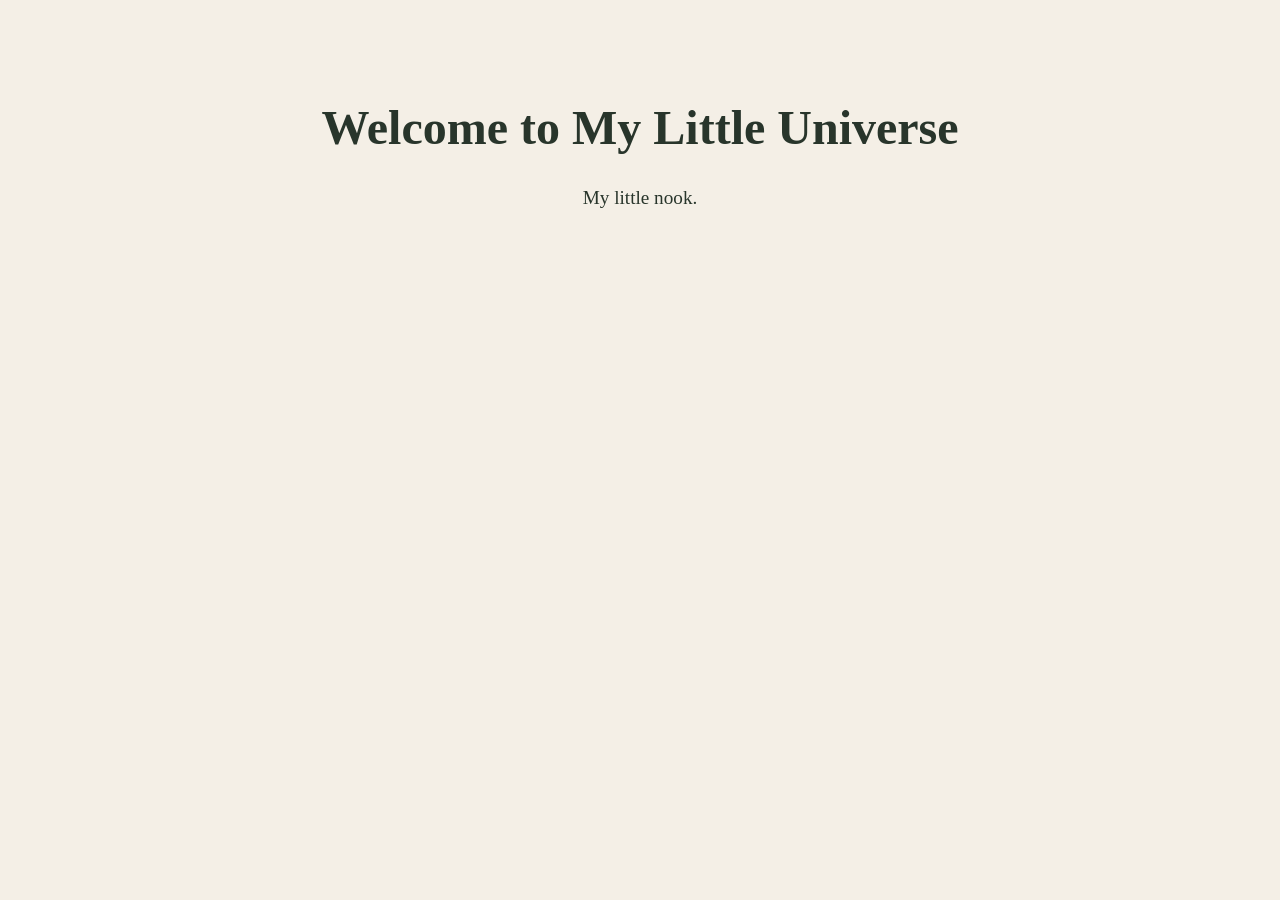
==== index.html @ 4c86b642 "Fix duplicate head section in index.html Removed duplicate head section and added stylesheet link." ====
<!DOCTYPE html>
<html lang="en">
<head>
    <meta charset="UTF-8">
    <meta name="viewport" content="width=device-width, initial-scale=1.0">
    <title>My Little Universe</title>
    <head>
    <meta charset="UTF-8">
    <meta name="viewport" content="width=device-width, initial-scale=1.0">
    <title>My Little Universe</title>
    <link rel="stylesheet" href="style.css">
</head>

<body>

    <h1>Welcome to My Little Universe</h1>

    <p>My little nook.</p>

</body>
</html>
---- style.css ----
/* ========================================
   MY LITTLE UNIVERSE
   Main Styles
   ======================================== */

body {
    margin: 0;
    padding: 0;
    font-family: Georgia, serif;
    background-color: #f4efe6;
    color: #28352b;
    text-align: center;
}

h1 {
    margin-top: 100px;
    font-size: 3rem;
}

p {
    font-size: 1.2rem;
}
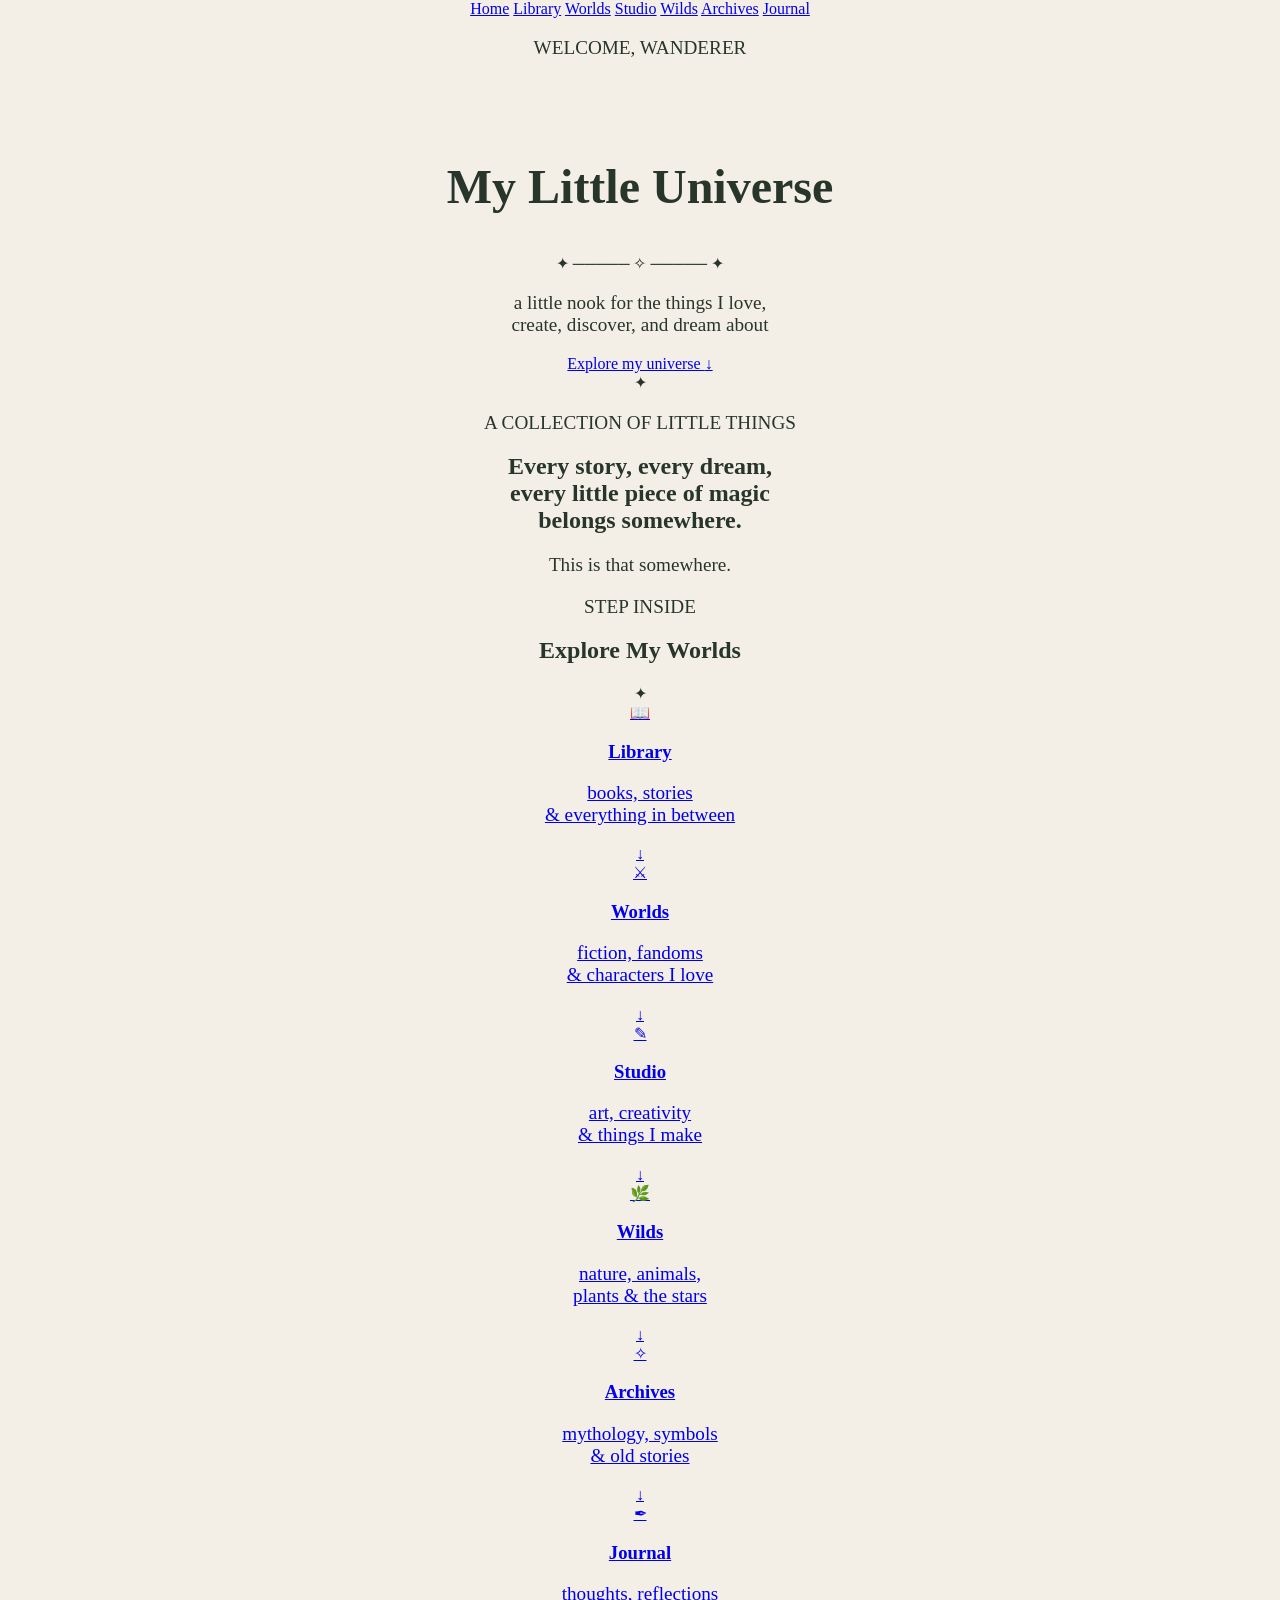
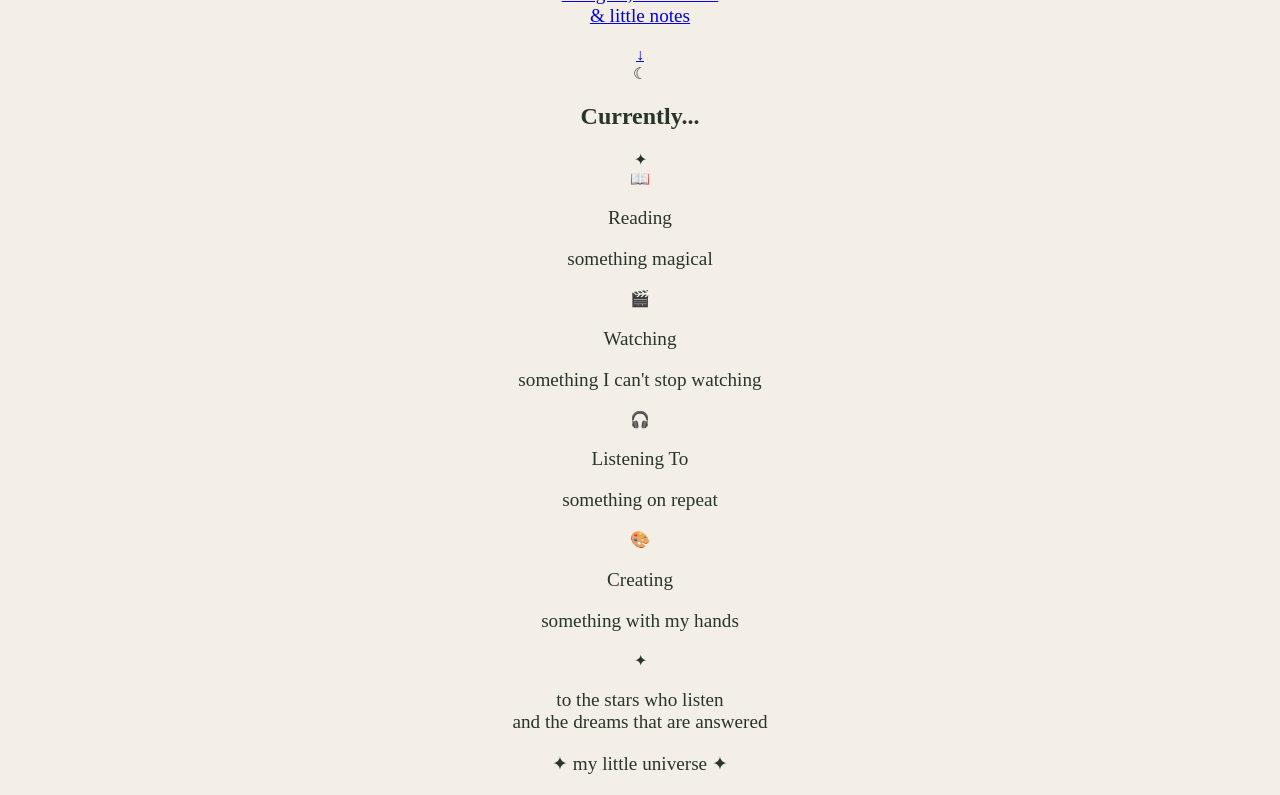
==== commit 95c104b9: "Enhance index.html with navigation and layout updates Refactor index.html to improve structure and a" ====
--- a/index.html
+++ b/index.html
@@ -3,19 +3,366 @@
 <head>
     <meta charset="UTF-8">
     <meta name="viewport" content="width=device-width, initial-scale=1.0">
+
     <title>My Little Universe</title>
-    <head>
-    <meta charset="UTF-8">
-    <meta name="viewport" content="width=device-width, initial-scale=1.0">
-    <title>My Little Universe</title>
+
     <link rel="stylesheet" href="style.css">
+
+    <!-- Elegant serif fonts -->
+    <link rel="preconnect" href="https://fonts.googleapis.com">
+    <link rel="preconnect" href="https://fonts.gstatic.com" crossorigin>
+
+    <link href="https://fonts.googleapis.com/css2?family=Cormorant+Garamond:wght@300;400;500;600;700&family=Montserrat:wght@300;400;500&family=Parisienne&display=swap" rel="stylesheet">
 </head>
 
 <body>
 
-    <h1>Welcome to My Little Universe</h1>
-
-    <p>My little nook.</p>
+    <!-- =========================================
+         NAVIGATION
+         ========================================= -->
+
+    <header class="site-header">
+
+        <nav class="navigation">
+
+            <a href="#home" class="nav-link active">Home</a>
+            <a href="#library" class="nav-link">Library</a>
+            <a href="#worlds" class="nav-link">Worlds</a>
+            <a href="#studio" class="nav-link">Studio</a>
+            <a href="#wilds" class="nav-link">Wilds</a>
+            <a href="#archives" class="nav-link">Archives</a>
+            <a href="#journal" class="nav-link">Journal</a>
+
+        </nav>
+
+    </header>
+
+
+    <!-- =========================================
+         HERO / ENTRANCE
+         ========================================= -->
+
+    <main>
+
+        <section id="home" class="hero">
+
+            <!-- Celestial decoration -->
+
+            <div class="stars stars-one"></div>
+            <div class="stars stars-two"></div>
+            <div class="stars stars-three"></div>
+
+            <div class="constellation constellation-one">
+                <span></span>
+                <span></span>
+                <span></span>
+                <span></span>
+            </div>
+
+            <div class="constellation constellation-two">
+                <span></span>
+                <span></span>
+                <span></span>
+            </div>
+
+
+            <!-- Crescent Moon -->
+
+            <div class="moon"></div>
+
+
+            <!-- Main Title -->
+
+            <div class="hero-content">
+
+                <p class="eyebrow">WELCOME, WANDERER</p>
+
+                <h1>
+                    <span>My Little</span>
+                    Universe
+                </h1>
+
+                <div class="ornament">
+                    ✦ ───── ✧ ───── ✦
+                </div>
+
+                <p class="hero-subtitle">
+                    a little nook for the things I love,<br>
+                    create, discover, and dream about
+                </p>
+
+                <a href="#explore" class="explore-link">
+                    Explore my universe
+                    <span>↓</span>
+                </a>
+
+            </div>
+
+
+            <!-- Mountains -->
+
+            <div class="mountains"></div>
+
+            <!-- Forest -->
+
+            <div class="forest"></div>
+
+        </section>
+
+
+        <!-- =========================================
+             INTRODUCTION
+             ========================================= -->
+
+        <section class="introduction">
+
+            <div class="section-ornament">✦</div>
+
+            <p class="intro-small">
+                A COLLECTION OF LITTLE THINGS
+            </p>
+
+            <h2>
+                Every story, every dream,<br>
+                every little piece of magic<br>
+                belongs somewhere.
+            </h2>
+
+            <p class="intro-script">
+                This is that somewhere.
+            </p>
+
+        </section>
+
+
+        <!-- =========================================
+             WORLDS / MAIN SPACES
+             ========================================= -->
+
+        <section id="explore" class="worlds-section">
+
+            <div class="section-heading">
+
+                <p class="eyebrow">STEP INSIDE</p>
+
+                <h2>Explore My Worlds</h2>
+
+                <div class="heading-line">✦</div>
+
+            </div>
+
+
+            <div class="world-grid">
+
+
+                <!-- LIBRARY -->
+
+                <a href="#library" class="world-card">
+
+                    <div class="card-icon">📖</div>
+
+                    <h3>Library</h3>
+
+                    <p>
+                        books, stories<br>
+                        & everything in between
+                    </p>
+
+                    <span class="card-arrow">↓</span>
+
+                </a>
+
+
+                <!-- WORLDS -->
+
+                <a href="#worlds" class="world-card">
+
+                    <div class="card-icon">⚔</div>
+
+                    <h3>Worlds</h3>
+
+                    <p>
+                        fiction, fandoms<br>
+                        & characters I love
+                    </p>
+
+                    <span class="card-arrow">↓</span>
+
+                </a>
+
+
+                <!-- STUDIO -->
+
+                <a href="#studio" class="world-card">
+
+                    <div class="card-icon">✎</div>
+
+                    <h3>Studio</h3>
+
+                    <p>
+                        art, creativity<br>
+                        & things I make
+                    </p>
+
+                    <span class="card-arrow">↓</span>
+
+                </a>
+
+
+                <!-- WILDS -->
+
+                <a href="#wilds" class="world-card">
+
+                    <div class="card-icon">🌿</div>
+
+                    <h3>Wilds</h3>
+
+                    <p>
+                        nature, animals,<br>
+                        plants & the stars
+                    </p>
+
+                    <span class="card-arrow">↓</span>
+
+                </a>
+
+
+                <!-- ARCHIVES -->
+
+                <a href="#archives" class="world-card">
+
+                    <div class="card-icon">✧</div>
+
+                    <h3>Archives</h3>
+
+                    <p>
+                        mythology, symbols<br>
+                        & old stories
+                    </p>
+
+                    <span class="card-arrow">↓</span>
+
+                </a>
+
+
+                <!-- JOURNAL -->
+
+                <a href="#journal" class="world-card">
+
+                    <div class="card-icon">✒</div>
+
+                    <h3>Journal</h3>
+
+                    <p>
+                        thoughts, reflections<br>
+                        & little notes
+                    </p>
+
+                    <span class="card-arrow">↓</span>
+
+                </a>
+
+            </div>
+
+        </section>
+
+
+        <!-- =========================================
+             CURRENTLY
+             ========================================= -->
+
+        <section class="currently-section">
+
+            <div class="section-heading">
+
+                <div class="tiny-moon">☾</div>
+
+                <h2>Currently...</h2>
+
+                <div class="heading-line">✦</div>
+
+            </div>
+
+
+            <div class="currently-grid">
+
+
+                <div class="currently-card">
+
+                    <span class="currently-icon">📖</span>
+
+                    <p class="currently-label">Reading</p>
+
+                    <p class="currently-content">
+                        something magical
+                    </p>
+
+                </div>
+
+
+                <div class="currently-card">
+
+                    <span class="currently-icon">🎬</span>
+
+                    <p class="currently-label">Watching</p>
+
+                    <p class="currently-content">
+                        something I can't stop watching
+                    </p>
+
+                </div>
+
+
+                <div class="currently-card">
+
+                    <span class="currently-icon">🎧</span>
+
+                    <p class="currently-label">Listening To</p>
+
+                    <p class="currently-content">
+                        something on repeat
+                    </p>
+
+                </div>
+
+
+                <div class="currently-card">
+
+                    <span class="currently-icon">🎨</span>
+
+                    <p class="currently-label">Creating</p>
+
+                    <p class="currently-content">
+                        something with my hands
+                    </p>
+
+                </div>
+
+            </div>
+
+        </section>
+
+
+        <!-- =========================================
+             FOOTER
+             ========================================= -->
+
+        <footer class="site-footer">
+
+            <div class="footer-ornament">✦</div>
+
+            <p class="footer-script">
+                to the stars who listen<br>
+                and the dreams that are answered
+            </p>
+
+            <p class="footer-small">
+                ✦ my little universe ✦
+            </p>
+
+        </footer>
+
+    </main>
 
 </body>
 </html>
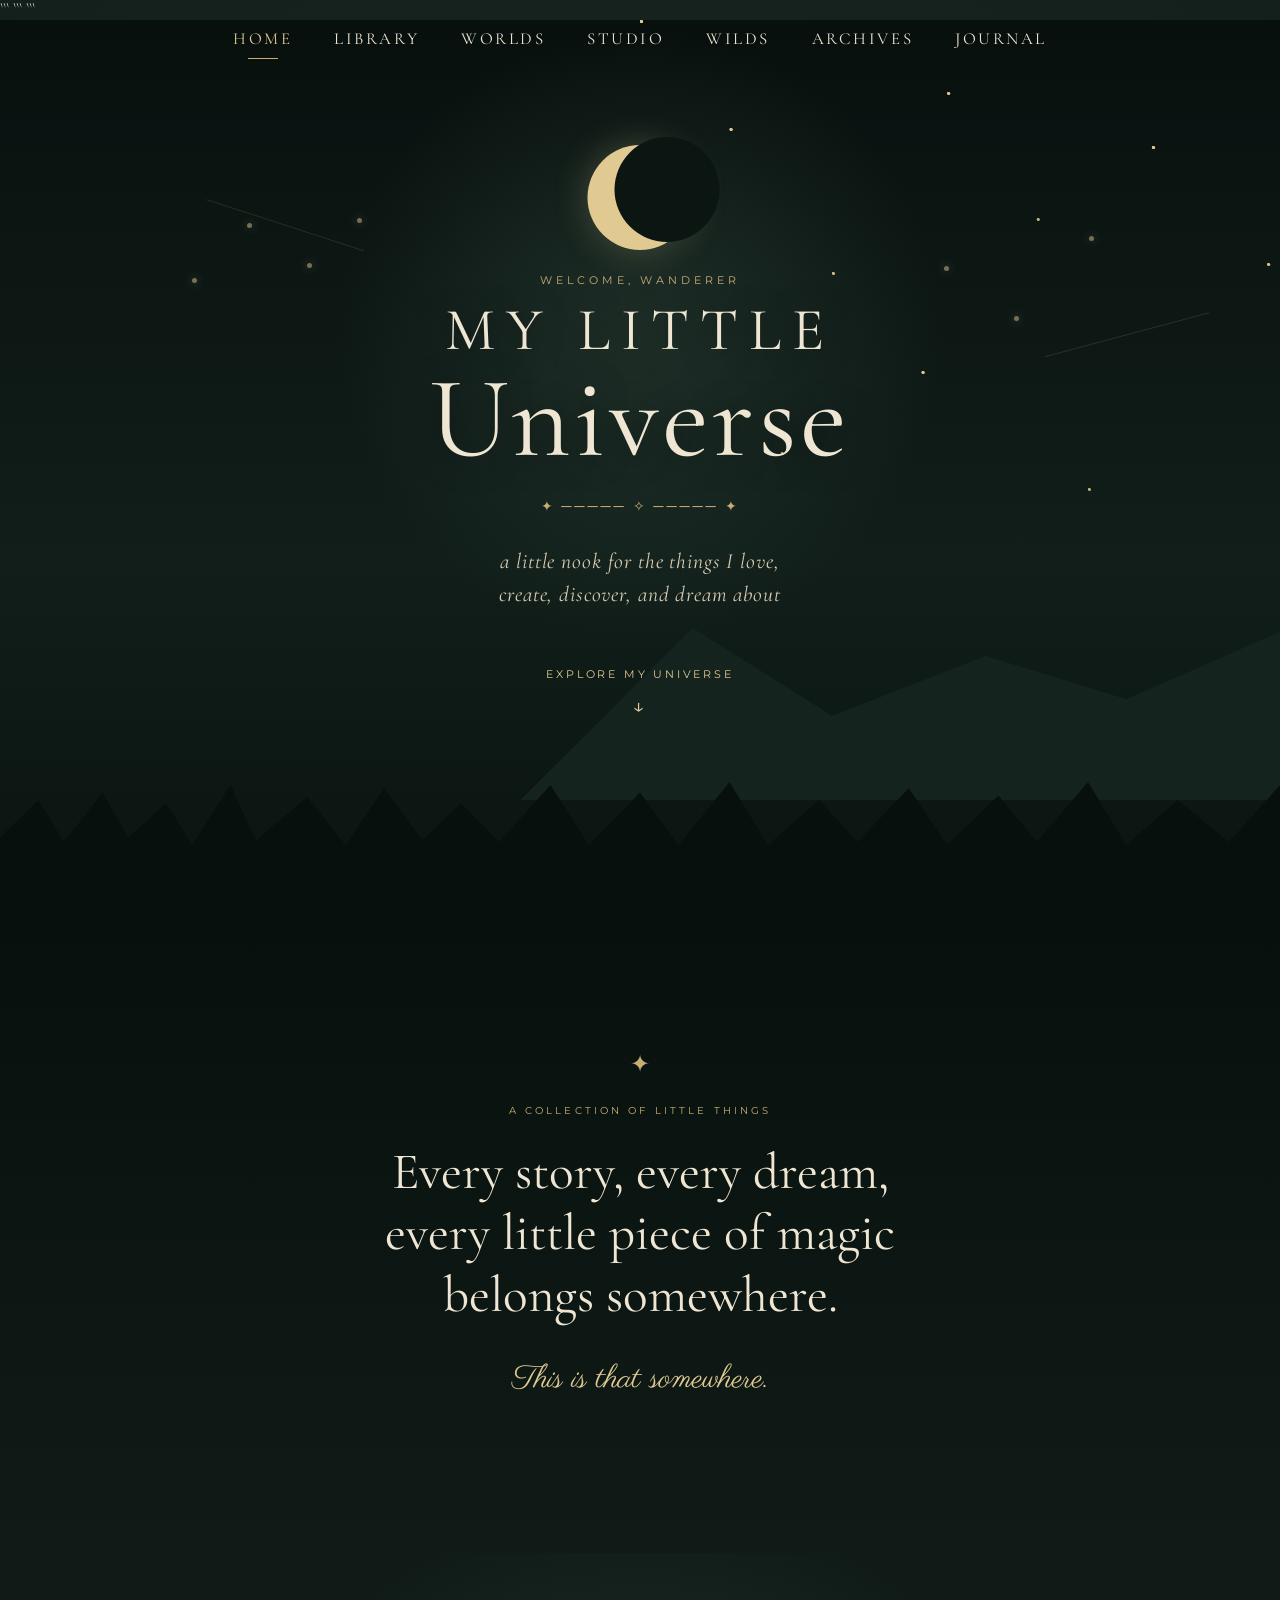
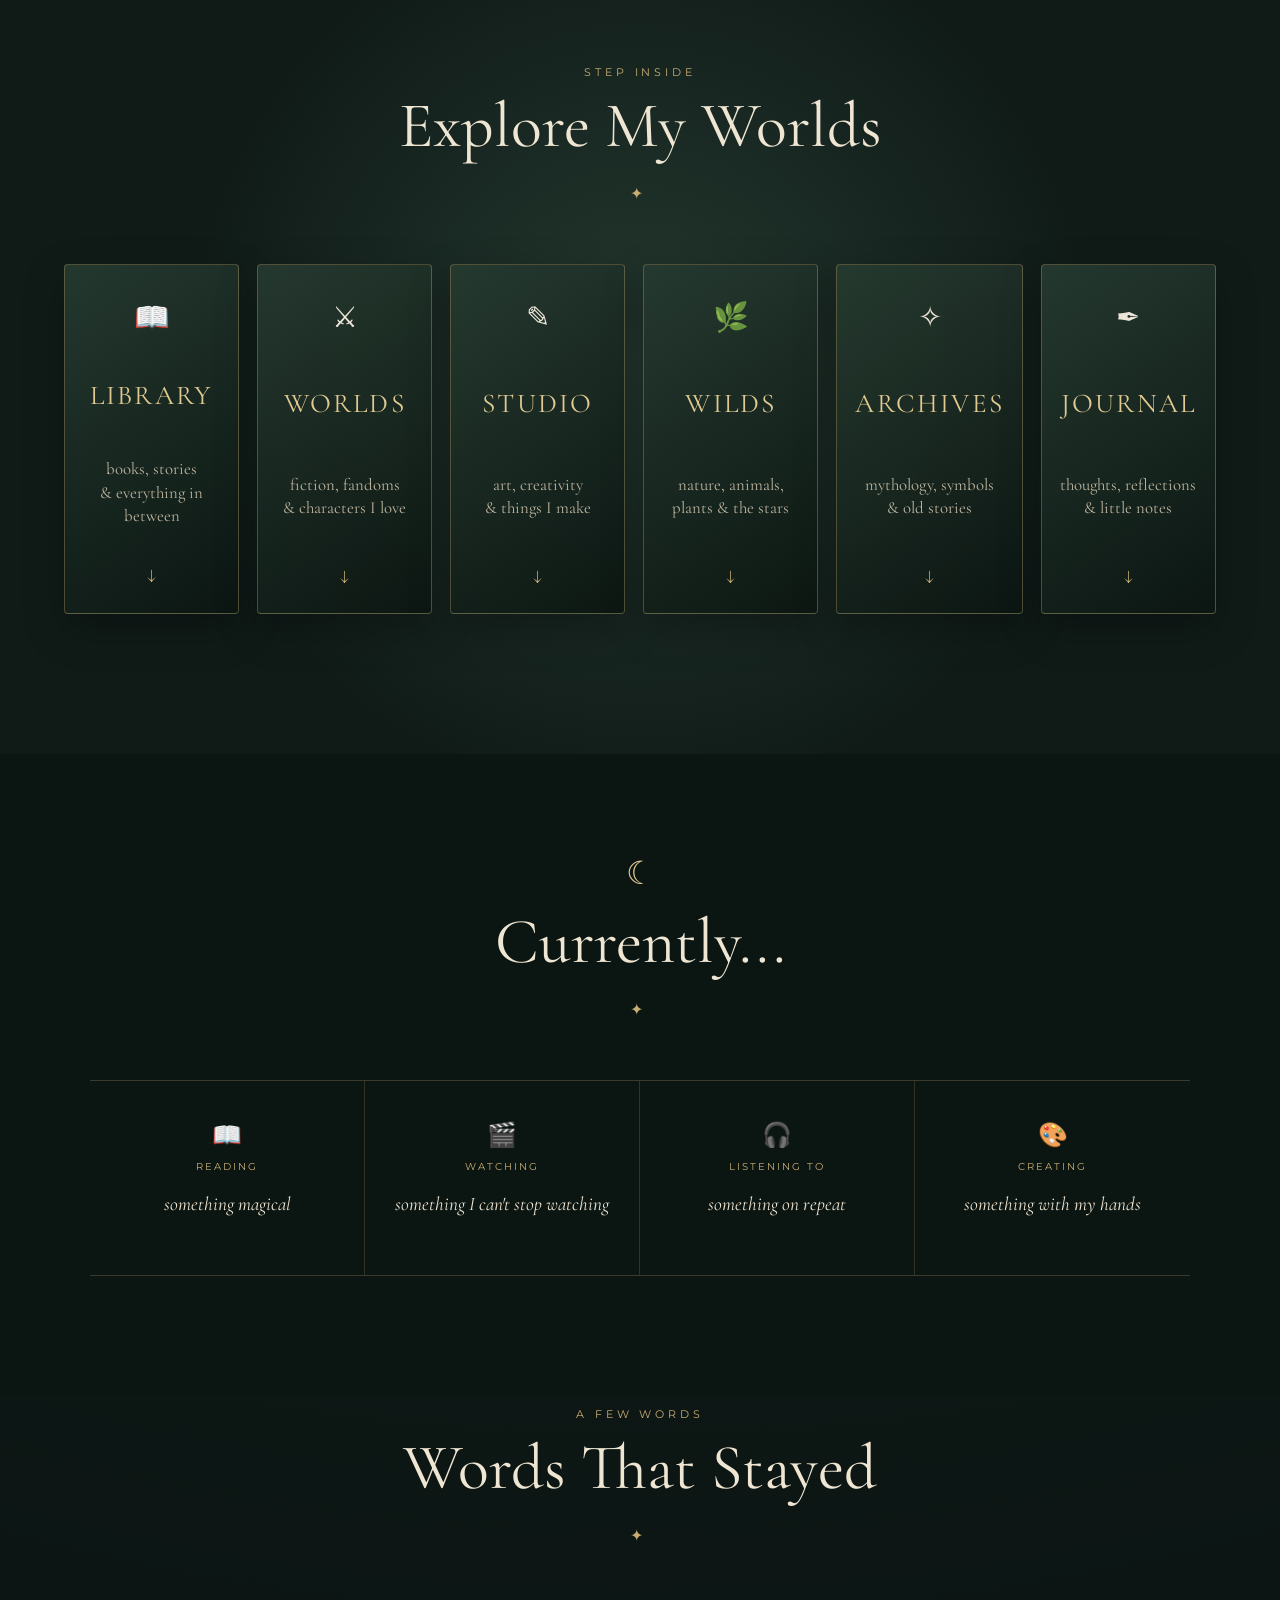
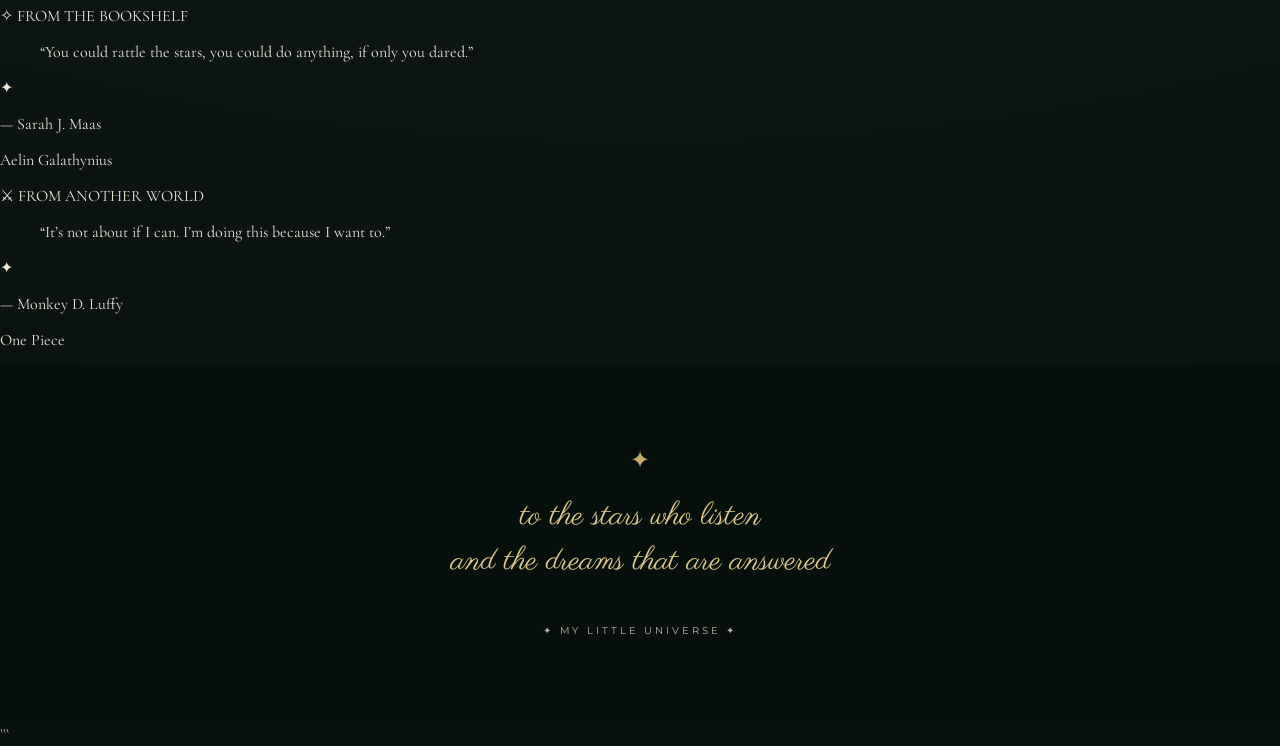
==== commit 392df87f: "Update index.html" ====
--- a/index.html
+++ b/index.html
@@ -1,368 +1,437 @@
 <!DOCTYPE html>
+
 <html lang="en">
 <head>
     <meta charset="UTF-8">
     <meta name="viewport" content="width=device-width, initial-scale=1.0">
 
-    <title>My Little Universe</title>
-
-    <link rel="stylesheet" href="style.css">
-
-    <!-- Elegant serif fonts -->
-    <link rel="preconnect" href="https://fonts.googleapis.com">
-    <link rel="preconnect" href="https://fonts.gstatic.com" crossorigin>
-
-    <link href="https://fonts.googleapis.com/css2?family=Cormorant+Garamond:wght@300;400;500;600;700&family=Montserrat:wght@300;400;500&family=Parisienne&display=swap" rel="stylesheet">
+```
+<title>My Little Universe</title>
+
+<link rel="stylesheet" href="style.css">
+
+<!-- Elegant serif fonts -->
+<link rel="preconnect" href="https://fonts.googleapis.com">
+<link rel="preconnect" href="https://fonts.gstatic.com" crossorigin>
+
+<link href="https://fonts.googleapis.com/css2?family=Cormorant+Garamond:wght@300;400;500;600;700&family=Montserrat:wght@300;400;500&family=Parisienne&display=swap" rel="stylesheet">
+```
+
 </head>
 
 <body>
 
+```
+<!-- =========================================
+     NAVIGATION
+     ========================================= -->
+
+<header class="site-header">
+
+    <nav class="navigation">
+
+        <a href="#home" class="nav-link active">Home</a>
+        <a href="#library" class="nav-link">Library</a>
+        <a href="#worlds" class="nav-link">Worlds</a>
+        <a href="#studio" class="nav-link">Studio</a>
+        <a href="#wilds" class="nav-link">Wilds</a>
+        <a href="#archives" class="nav-link">Archives</a>
+        <a href="#journal" class="nav-link">Journal</a>
+
+    </nav>
+
+</header>
+
+
+<!-- =========================================
+     HERO / ENTRANCE
+     ========================================= -->
+
+<main>
+
+    <section id="home" class="hero">
+
+        <div class="stars stars-one"></div>
+        <div class="stars stars-two"></div>
+        <div class="stars stars-three"></div>
+
+        <div class="constellation constellation-one">
+            <span></span>
+            <span></span>
+            <span></span>
+            <span></span>
+        </div>
+
+        <div class="constellation constellation-two">
+            <span></span>
+            <span></span>
+            <span></span>
+        </div>
+
+        <div class="moon"></div>
+
+        <div class="hero-content">
+
+            <p class="eyebrow">WELCOME, WANDERER</p>
+
+            <h1>
+                <span>My Little</span>
+                Universe
+            </h1>
+
+            <div class="ornament">
+                ✦ ───── ✧ ───── ✦
+            </div>
+
+            <p class="hero-subtitle">
+                a little nook for the things I love,<br>
+                create, discover, and dream about
+            </p>
+
+            <a href="#explore" class="explore-link">
+                Explore my universe
+                <span>↓</span>
+            </a>
+
+        </div>
+
+        <div class="mountains"></div>
+        <div class="forest"></div>
+
+    </section>
+
+
     <!-- =========================================
-         NAVIGATION
+         INTRODUCTION
          ========================================= -->
 
-    <header class="site-header">
-
-        <nav class="navigation">
-
-            <a href="#home" class="nav-link active">Home</a>
-            <a href="#library" class="nav-link">Library</a>
-            <a href="#worlds" class="nav-link">Worlds</a>
-            <a href="#studio" class="nav-link">Studio</a>
-            <a href="#wilds" class="nav-link">Wilds</a>
-            <a href="#archives" class="nav-link">Archives</a>
-            <a href="#journal" class="nav-link">Journal</a>
-
-        </nav>
-
-    </header>
+    <section class="introduction">
+
+        <div class="section-ornament">✦</div>
+
+        <p class="intro-small">
+            A COLLECTION OF LITTLE THINGS
+        </p>
+
+        <h2>
+            Every story, every dream,<br>
+            every little piece of magic<br>
+            belongs somewhere.
+        </h2>
+
+        <p class="intro-script">
+            This is that somewhere.
+        </p>
+
+    </section>
 
 
     <!-- =========================================
-         HERO / ENTRANCE
+         WORLDS / MAIN SPACES
          ========================================= -->
 
-    <main>
-
-        <section id="home" class="hero">
-
-            <!-- Celestial decoration -->
-
-            <div class="stars stars-one"></div>
-            <div class="stars stars-two"></div>
-            <div class="stars stars-three"></div>
-
-            <div class="constellation constellation-one">
-                <span></span>
-                <span></span>
-                <span></span>
-                <span></span>
+    <section id="explore" class="worlds-section">
+
+        <div class="section-heading">
+
+            <p class="eyebrow">STEP INSIDE</p>
+
+            <h2>Explore My Worlds</h2>
+
+            <div class="heading-line">✦</div>
+
+        </div>
+
+
+        <div class="world-grid">
+
+            <a href="#library" class="world-card">
+
+                <div class="card-icon">📖</div>
+
+                <h3>Library</h3>
+
+                <p>
+                    books, stories<br>
+                    & everything in between
+                </p>
+
+                <span class="card-arrow">↓</span>
+
+            </a>
+
+
+            <a href="#worlds" class="world-card">
+
+                <div class="card-icon">⚔</div>
+
+                <h3>Worlds</h3>
+
+                <p>
+                    fiction, fandoms<br>
+                    & characters I love
+                </p>
+
+                <span class="card-arrow">↓</span>
+
+            </a>
+
+
+            <a href="#studio" class="world-card">
+
+                <div class="card-icon">✎</div>
+
+                <h3>Studio</h3>
+
+                <p>
+                    art, creativity<br>
+                    & things I make
+                </p>
+
+                <span class="card-arrow">↓</span>
+
+            </a>
+
+
+            <a href="#wilds" class="world-card">
+
+                <div class="card-icon">🌿</div>
+
+                <h3>Wilds</h3>
+
+                <p>
+                    nature, animals,<br>
+                    plants & the stars
+                </p>
+
+                <span class="card-arrow">↓</span>
+
+            </a>
+
+
+            <a href="#archives" class="world-card">
+
+                <div class="card-icon">✧</div>
+
+                <h3>Archives</h3>
+
+                <p>
+                    mythology, symbols<br>
+                    & old stories
+                </p>
+
+                <span class="card-arrow">↓</span>
+
+            </a>
+
+
+            <a href="#journal" class="world-card">
+
+                <div class="card-icon">✒</div>
+
+                <h3>Journal</h3>
+
+                <p>
+                    thoughts, reflections<br>
+                    & little notes
+                </p>
+
+                <span class="card-arrow">↓</span>
+
+            </a>
+
+        </div>
+
+    </section>
+
+
+    <!-- =========================================
+         CURRENTLY
+         ========================================= -->
+
+    <section class="currently-section">
+
+        <div class="section-heading">
+
+            <div class="tiny-moon">☾</div>
+
+            <h2>Currently...</h2>
+
+            <div class="heading-line">✦</div>
+
+        </div>
+
+
+        <div class="currently-grid">
+
+            <div class="currently-card">
+
+                <span class="currently-icon">📖</span>
+
+                <p class="currently-label">Reading</p>
+
+                <p class="currently-content">
+                    something magical
+                </p>
+
             </div>
 
-            <div class="constellation constellation-two">
-                <span></span>
-                <span></span>
-                <span></span>
+
+            <div class="currently-card">
+
+                <span class="currently-icon">🎬</span>
+
+                <p class="currently-label">Watching</p>
+
+                <p class="currently-content">
+                    something I can't stop watching
+                </p>
+
             </div>
 
 
-            <!-- Crescent Moon -->
-
-            <div class="moon"></div>
-
-
-            <!-- Main Title -->
-
-            <div class="hero-content">
-
-                <p class="eyebrow">WELCOME, WANDERER</p>
-
-                <h1>
-                    <span>My Little</span>
-                    Universe
-                </h1>
-
-                <div class="ornament">
-                    ✦ ───── ✧ ───── ✦
+            <div class="currently-card">
+
+                <span class="currently-icon">🎧</span>
+
+                <p class="currently-label">Listening To</p>
+
+                <p class="currently-content">
+                    something on repeat
+                </p>
+
+            </div>
+
+
+            <div class="currently-card">
+
+                <span class="currently-icon">🎨</span>
+
+                <p class="currently-label">Creating</p>
+
+                <p class="currently-content">
+                    something with my hands
+                </p>
+
+            </div>
+
+        </div>
+
+    </section>
+
+
+    <!-- =========================================
+         WORDS THAT STAYED
+         ========================================= -->
+
+    <section class="words-section">
+
+        <div class="section-heading">
+
+            <p class="eyebrow">A FEW WORDS</p>
+
+            <h2>Words That Stayed</h2>
+
+            <div class="heading-line">✦</div>
+
+        </div>
+
+
+        <div class="quote-grid">
+
+
+            <!-- AELIN / SARAH J. MAAS -->
+
+            <article class="quote-card">
+
+                <div class="quote-top">
+
+                    <span class="quote-symbol">✧</span>
+
+                    <span class="quote-label">
+                        FROM THE BOOKSHELF
+                    </span>
+
                 </div>
 
-                <p class="hero-subtitle">
-                    a little nook for the things I love,<br>
-                    create, discover, and dream about
-                </p>
-
-                <a href="#explore" class="explore-link">
-                    Explore my universe
-                    <span>↓</span>
-                </a>
-
-            </div>
-
-
-            <!-- Mountains -->
-
-            <div class="mountains"></div>
-
-            <!-- Forest -->
-
-            <div class="forest"></div>
-
-        </section>
-
-
-        <!-- =========================================
-             INTRODUCTION
-             ========================================= -->
-
-        <section class="introduction">
-
-            <div class="section-ornament">✦</div>
-
-            <p class="intro-small">
-                A COLLECTION OF LITTLE THINGS
-            </p>
-
-            <h2>
-                Every story, every dream,<br>
-                every little piece of magic<br>
-                belongs somewhere.
-            </h2>
-
-            <p class="intro-script">
-                This is that somewhere.
-            </p>
-
-        </section>
-
-
-        <!-- =========================================
-             WORLDS / MAIN SPACES
-             ========================================= -->
-
-        <section id="explore" class="worlds-section">
-
-            <div class="section-heading">
-
-                <p class="eyebrow">STEP INSIDE</p>
-
-                <h2>Explore My Worlds</h2>
-
-                <div class="heading-line">✦</div>
-
-            </div>
-
-
-            <div class="world-grid">
-
-
-                <!-- LIBRARY -->
-
-                <a href="#library" class="world-card">
-
-                    <div class="card-icon">📖</div>
-
-                    <h3>Library</h3>
-
-                    <p>
-                        books, stories<br>
-                        & everything in between
-                    </p>
-
-                    <span class="card-arrow">↓</span>
-
-                </a>
-
-
-                <!-- WORLDS -->
-
-                <a href="#worlds" class="world-card">
-
-                    <div class="card-icon">⚔</div>
-
-                    <h3>Worlds</h3>
-
-                    <p>
-                        fiction, fandoms<br>
-                        & characters I love
-                    </p>
-
-                    <span class="card-arrow">↓</span>
-
-                </a>
-
-
-                <!-- STUDIO -->
-
-                <a href="#studio" class="world-card">
-
-                    <div class="card-icon">✎</div>
-
-                    <h3>Studio</h3>
-
-                    <p>
-                        art, creativity<br>
-                        & things I make
-                    </p>
-
-                    <span class="card-arrow">↓</span>
-
-                </a>
-
-
-                <!-- WILDS -->
-
-                <a href="#wilds" class="world-card">
-
-                    <div class="card-icon">🌿</div>
-
-                    <h3>Wilds</h3>
-
-                    <p>
-                        nature, animals,<br>
-                        plants & the stars
-                    </p>
-
-                    <span class="card-arrow">↓</span>
-
-                </a>
-
-
-                <!-- ARCHIVES -->
-
-                <a href="#archives" class="world-card">
-
-                    <div class="card-icon">✧</div>
-
-                    <h3>Archives</h3>
-
-                    <p>
-                        mythology, symbols<br>
-                        & old stories
-                    </p>
-
-                    <span class="card-arrow">↓</span>
-
-                </a>
-
-
-                <!-- JOURNAL -->
-
-                <a href="#journal" class="world-card">
-
-                    <div class="card-icon">✒</div>
-
-                    <h3>Journal</h3>
-
-                    <p>
-                        thoughts, reflections<br>
-                        & little notes
-                    </p>
-
-                    <span class="card-arrow">↓</span>
-
-                </a>
-
-            </div>
-
-        </section>
-
-
-        <!-- =========================================
-             CURRENTLY
-             ========================================= -->
-
-        <section class="currently-section">
-
-            <div class="section-heading">
-
-                <div class="tiny-moon">☾</div>
-
-                <h2>Currently...</h2>
-
-                <div class="heading-line">✦</div>
-
-            </div>
-
-
-            <div class="currently-grid">
-
-
-                <div class="currently-card">
-
-                    <span class="currently-icon">📖</span>
-
-                    <p class="currently-label">Reading</p>
-
-                    <p class="currently-content">
-                        something magical
-                    </p>
+                <blockquote>
+                    “You could rattle the stars,
+                    you could do anything,
+                    if only you dared.”
+                </blockquote>
+
+                <div class="quote-divider">✦</div>
+
+                <p class="quote-author">
+                    — Sarah J. Maas
+                </p>
+
+                <p class="quote-character">
+                    Aelin Galathynius
+                </p>
+
+            </article>
+
+
+            <!-- ONE PIECE / LUFFY -->
+
+            <article class="quote-card">
+
+                <div class="quote-top">
+
+                    <span class="quote-symbol">⚔</span>
+
+                    <span class="quote-label">
+                        FROM ANOTHER WORLD
+                    </span>
 
                 </div>
 
-
-                <div class="currently-card">
-
-                    <span class="currently-icon">🎬</span>
-
-                    <p class="currently-label">Watching</p>
-
-                    <p class="currently-content">
-                        something I can't stop watching
-                    </p>
-
-                </div>
-
-
-                <div class="currently-card">
-
-                    <span class="currently-icon">🎧</span>
-
-                    <p class="currently-label">Listening To</p>
-
-                    <p class="currently-content">
-                        something on repeat
-                    </p>
-
-                </div>
-
-
-                <div class="currently-card">
-
-                    <span class="currently-icon">🎨</span>
-
-                    <p class="currently-label">Creating</p>
-
-                    <p class="currently-content">
-                        something with my hands
-                    </p>
-
-                </div>
-
-            </div>
-
-        </section>
-
-
-        <!-- =========================================
-             FOOTER
-             ========================================= -->
-
-        <footer class="site-footer">
-
-            <div class="footer-ornament">✦</div>
-
-            <p class="footer-script">
-                to the stars who listen<br>
-                and the dreams that are answered
-            </p>
-
-            <p class="footer-small">
-                ✦ my little universe ✦
-            </p>
-
-        </footer>
-
-    </main>
+                <blockquote>
+                    “It’s not about if I can.
+                    I’m doing this because
+                    I want to.”
+                </blockquote>
+
+                <div class="quote-divider">✦</div>
+
+                <p class="quote-author">
+                    — Monkey D. Luffy
+                </p>
+
+                <p class="quote-character">
+                    One Piece
+                </p>
+
+            </article>
+
+
+        </div>
+
+    </section>
+
+
+    <!-- =========================================
+         FOOTER
+         ========================================= -->
+
+    <footer class="site-footer">
+
+        <div class="footer-ornament">✦</div>
+
+        <p class="footer-script">
+            to the stars who listen<br>
+            and the dreams that are answered
+        </p>
+
+        <p class="footer-small">
+            ✦ my little universe ✦
+        </p>
+
+    </footer>
+
+</main>
+```
 
 </body>
 </html>
--- a/style.css
+++ b/style.css
@@ -1,22 +1,1342 @@
-/* ========================================
+/* ==================================================
    MY LITTLE UNIVERSE
-   Main Styles
-   ======================================== */
+   Celestial Journal Homepage
+   ================================================== */
+
+
+/* ==================================================
+   ROOT COLORS
+   ================================================== */
+
+:root {
+
+    --night: #101b18;
+    --deep-night: #09110f;
+
+    --forest: #1c3029;
+    --forest-light: #30483d;
+
+    --gold: #c8ad72;
+    --gold-light: #e0ca91;
+
+    --cream: #eee5d2;
+    --parchment: #d9ccb2;
+
+    --text-light: #eee7d8;
+    --text-muted: #bdb49f;
+
+    --shadow: rgba(0, 0, 0, 0.45);
+}
+
+
+/* ==================================================
+   BASIC RESET
+   ================================================== */
+
+* {
+    box-sizing: border-box;
+}
+
+html {
+    scroll-behavior: smooth;
+}
 
 body {
+
     margin: 0;
-    padding: 0;
-    font-family: Georgia, serif;
-    background-color: #f4efe6;
-    color: #28352b;
+
+    background:
+        radial-gradient(
+            circle at 50% 20%,
+            #1b2b26 0%,
+            var(--night) 45%,
+            var(--deep-night) 100%
+        );
+
+    color: var(--text-light);
+
+    font-family:
+        "Cormorant Garamond",
+        Georgia,
+        serif;
+
+    overflow-x: hidden;
+}
+
+
+/* ==================================================
+   NAVIGATION
+   ================================================== */
+
+.site-header {
+
+    position: absolute;
+
+    top: 0;
+    left: 0;
+
+    width: 100%;
+
+    z-index: 100;
+
+    padding: 28px 40px;
+}
+
+
+.navigation {
+
+    display: flex;
+
+    justify-content: center;
+
+    align-items: center;
+
+    gap: 42px;
+
+}
+
+
+.nav-link {
+
+    position: relative;
+
+    color: var(--cream);
+
+    text-decoration: none;
+
+    font-family:
+        "Cormorant Garamond",
+        serif;
+
+    font-size: 1.05rem;
+
+    letter-spacing: 0.15em;
+
+    text-transform: uppercase;
+
+    transition:
+        color 0.3s ease,
+        transform 0.3s ease;
+
+}
+
+
+.nav-link::after {
+
+    content: "";
+
+    position: absolute;
+
+    left: 50%;
+
+    bottom: -10px;
+
+    width: 0;
+
+    height: 1px;
+
+    background: var(--gold);
+
+    transform: translateX(-50%);
+
+    transition: width 0.3s ease;
+
+}
+
+
+.nav-link:hover,
+.nav-link.active {
+
+    color: var(--gold-light);
+
+}
+
+
+.nav-link:hover::after,
+.nav-link.active::after {
+
+    width: 30px;
+
+}
+
+
+/* ==================================================
+   HERO
+   ================================================== */
+
+.hero {
+
+    position: relative;
+
+    min-height: 850px;
+
+    height: 100vh;
+
+    max-height: 1000px;
+
+    display: flex;
+
+    justify-content: center;
+
+    align-items: center;
+
     text-align: center;
-}
-
-h1 {
-    margin-top: 100px;
-    font-size: 3rem;
-}
-
-p {
+
+    overflow: hidden;
+
+    background:
+
+        radial-gradient(
+            circle at 50% 35%,
+            rgba(53, 76, 64, 0.45),
+            transparent 35%
+        ),
+
+        linear-gradient(
+            to bottom,
+            #08100e 0%,
+            #111e1a 60%,
+            #0a1411 100%
+        );
+
+}
+
+
+/* ==================================================
+   STARS
+   ================================================== */
+
+.stars {
+
+    position: absolute;
+
+    inset: 0;
+
+    pointer-events: none;
+
+}
+
+
+.stars::before,
+.stars::after {
+
+    content: "";
+
+    position: absolute;
+
+    width: 3px;
+
+    height: 3px;
+
+    background: var(--gold-light);
+
+    border-radius: 50%;
+
+    box-shadow:
+
+        7vw 12vh 0 0 rgba(224,202,145,.8),
+        15vw 28vh 0 0 rgba(224,202,145,.5),
+        24vw 8vh 0 0 rgba(224,202,145,.7),
+        31vw 22vh 0 0 rgba(224,202,145,.4),
+        40vw 14vh 0 0 rgba(224,202,145,.8),
+        49vw 27vh 0 0 rgba(224,202,145,.6),
+        58vw 10vh 0 0 rgba(224,202,145,.5),
+        67vw 24vh 0 0 rgba(224,202,145,.8),
+        76vw 13vh 0 0 rgba(224,202,145,.5),
+        86vw 30vh 0 0 rgba(224,202,145,.7),
+        94vw 11vh 0 0 rgba(224,202,145,.6),
+
+        11vw 48vh 0 0 rgba(224,202,145,.5),
+        22vw 39vh 0 0 rgba(224,202,145,.7),
+        35vw 52vh 0 0 rgba(224,202,145,.4),
+        62vw 45vh 0 0 rgba(224,202,145,.6),
+        73vw 52vh 0 0 rgba(224,202,145,.5),
+        88vw 43vh 0 0 rgba(224,202,145,.8);
+
+    animation: twinkle 5s infinite alternate;
+
+}
+
+
+.stars::after {
+
+    width: 2px;
+    height: 2px;
+
+    opacity: 0.6;
+
+    animation-delay: 2s;
+
+}
+
+
+@keyframes twinkle {
+
+    from {
+        opacity: 0.35;
+    }
+
+    to {
+        opacity: 1;
+    }
+
+}
+
+
+/* ==================================================
+   CONSTELLATIONS
+   ================================================== */
+
+.constellation {
+
+    position: absolute;
+
+    opacity: 0.5;
+
+}
+
+
+.constellation span {
+
+    display: block;
+
+    position: absolute;
+
+    width: 5px;
+
+    height: 5px;
+
+    background: var(--gold-light);
+
+    border-radius: 50%;
+
+    box-shadow: 0 0 10px rgba(224,202,145,.7);
+
+}
+
+
+.constellation-one {
+
+    top: 22%;
+    left: 15%;
+
+    width: 170px;
+    height: 120px;
+
+}
+
+
+.constellation-one span:nth-child(1) {
+    left: 0;
+    top: 60px;
+}
+
+.constellation-one span:nth-child(2) {
+    left: 55px;
+    top: 5px;
+}
+
+.constellation-one span:nth-child(3) {
+    left: 115px;
+    top: 45px;
+}
+
+.constellation-one span:nth-child(4) {
+    left: 165px;
+    top: 0;
+}
+
+
+.constellation-one::before {
+
+    content: "";
+
+    position: absolute;
+
+    top: 5px;
+    left: 0;
+
+    width: 165px;
+    height: 70px;
+
+    border-top: 1px solid rgba(200,173,114,.3);
+
+    transform: rotate(18deg);
+
+}
+
+
+.constellation-two {
+
+    top: 24%;
+    right: 13%;
+
+    width: 170px;
+    height: 120px;
+
+}
+
+
+.constellation-two span:nth-child(1) {
+    left: 0;
+    top: 30px;
+}
+
+.constellation-two span:nth-child(2) {
+    left: 70px;
+    top: 80px;
+}
+
+.constellation-two span:nth-child(3) {
+    left: 145px;
+    top: 0;
+}
+
+
+.constellation-two::before {
+
+    content: "";
+
+    position: absolute;
+
+    width: 170px;
+
+    height: 100px;
+
+    border-bottom: 1px solid rgba(200,173,114,.3);
+
+    transform: rotate(-15deg);
+
+}
+
+
+/* ==================================================
+   MOON
+   ================================================== */
+
+.moon {
+
+    position: absolute;
+
+    top: 125px;
+
+    left: 50%;
+
+    width: 105px;
+
+    height: 105px;
+
+    transform: translateX(-50%);
+
+    border-radius: 50%;
+
+    background: var(--gold-light);
+
+    box-shadow:
+        0 0 35px rgba(224,202,145,.25);
+
+}
+
+
+.moon::after {
+
+    content: "";
+
+    position: absolute;
+
+    top: -8px;
+
+    left: 27px;
+
+    width: 105px;
+
+    height: 105px;
+
+    border-radius: 50%;
+
+    background: #0b1512;
+
+}
+
+
+/* ==================================================
+   HERO CONTENT
+   ================================================== */
+
+.hero-content {
+
+    position: relative;
+
+    z-index: 10;
+
+    margin-top: 40px;
+
+}
+
+
+.eyebrow {
+
+    margin-bottom: 18px;
+
+    color: var(--gold);
+
+    font-family:
+        "Montserrat",
+        sans-serif;
+
+    font-size: 0.7rem;
+
+    letter-spacing: 0.35em;
+
+    text-transform: uppercase;
+
+}
+
+
+.hero h1 {
+
+    margin: 0;
+
+    color: var(--cream);
+
+    font-size: clamp(4rem, 9vw, 8rem);
+
+    font-weight: 400;
+
+    line-height: 0.85;
+
+    letter-spacing: 0.03em;
+
+    text-shadow:
+        0 4px 30px rgba(0,0,0,.5);
+
+}
+
+
+.hero h1 span {
+
+    display: block;
+
+    font-size: 0.52em;
+
+    letter-spacing: 0.18em;
+
+    text-transform: uppercase;
+
+    margin-bottom: 14px;
+
+}
+
+
+.ornament {
+
+    margin: 30px 0;
+
+    color: var(--gold);
+
+    font-size: 0.9rem;
+
+    letter-spacing: 0.2em;
+
+}
+
+
+.hero-subtitle {
+
+    color: var(--parchment);
+
+    font-family:
+        "Cormorant Garamond",
+        serif;
+
+    font-size: 1.35rem;
+
+    font-style: italic;
+
+    line-height: 1.5;
+
+    letter-spacing: 0.04em;
+
+}
+
+
+.explore-link {
+
+    display: inline-flex;
+
+    flex-direction: column;
+
+    align-items: center;
+
+    gap: 12px;
+
+    margin-top: 35px;
+
+    color: var(--gold-light);
+
+    text-decoration: none;
+
+    font-family:
+        "Montserrat",
+        sans-serif;
+
+    font-size: 0.7rem;
+
+    letter-spacing: 0.25em;
+
+    text-transform: uppercase;
+
+}
+
+
+.explore-link span {
+
+    font-size: 1.3rem;
+
+    transition: transform 0.3s ease;
+
+}
+
+
+.explore-link:hover span {
+
+    transform: translateY(6px);
+
+}
+
+
+/* ==================================================
+   MOUNTAINS
+   ================================================== */
+
+.mountains {
+
+    position: absolute;
+
+    bottom: 120px;
+
+    left: 0;
+
+    width: 100%;
+
+    height: 240px;
+
+    background:
+
+        linear-gradient(
+            135deg,
+            transparent 50%,
+            #16241f 50%
+        );
+
+    clip-path:
+        polygon(
+            0 70%,
+            10% 48%,
+            20% 65%,
+            31% 35%,
+            42% 63%,
+            54% 28%,
+            65% 65%,
+            77% 40%,
+            88% 58%,
+            100% 30%,
+            100% 100%,
+            0 100%
+        );
+
+    opacity: 0.9;
+
+}
+
+
+/* ==================================================
+   FOREST
+   ================================================== */
+
+.forest {
+
+    position: absolute;
+
+    bottom: 0;
+
+    left: 0;
+
+    width: 100%;
+
+    height: 150px;
+
+    background: #07100d;
+
+    clip-path:
+        polygon(
+            0 45%,
+            3% 20%,
+            5% 48%,
+            8% 15%,
+            10% 45%,
+            13% 22%,
+            15% 50%,
+            18% 10%,
+            20% 47%,
+            24% 18%,
+            27% 50%,
+            30% 12%,
+            33% 47%,
+            36% 22%,
+            39% 48%,
+            43% 10%,
+            46% 50%,
+            50% 15%,
+            53% 50%,
+            57% 8%,
+            60% 50%,
+            64% 20%,
+            67% 48%,
+            71% 12%,
+            74% 50%,
+            78% 17%,
+            81% 48%,
+            85% 8%,
+            88% 50%,
+            92% 20%,
+            96% 48%,
+            100% 10%,
+            100% 100%,
+            0 100%
+        );
+
+}
+
+
+/* ==================================================
+   INTRODUCTION
+   ================================================== */
+
+.introduction {
+
+    padding: 130px 25px 120px;
+
+    text-align: center;
+
+    background:
+        linear-gradient(
+            to bottom,
+            #07100d,
+            #101b18
+        );
+
+}
+
+
+.section-ornament {
+
+    color: var(--gold);
+
+    font-size: 1.5rem;
+
+    margin-bottom: 25px;
+
+}
+
+
+.intro-small {
+
+    color: var(--gold);
+
+    font-family:
+        "Montserrat",
+        sans-serif;
+
+    font-size: 0.65rem;
+
+    letter-spacing: 0.3em;
+
+}
+
+
+.introduction h2 {
+
+    max-width: 700px;
+
+    margin: 25px auto;
+
+    color: var(--cream);
+
+    font-size: clamp(2rem, 4vw, 3.2rem);
+
+    font-weight: 400;
+
+    line-height: 1.2;
+
+}
+
+
+.intro-script {
+
+    color: var(--gold-light);
+
+    font-family:
+        "Parisienne",
+        cursive;
+
+    font-size: 2rem;
+
+}
+
+
+/* ==================================================
+   WORLDS SECTION
+   ================================================== */
+
+.worlds-section {
+
+    padding: 100px 5% 140px;
+
+    background:
+        radial-gradient(
+            circle at center,
+            #24382f,
+            #101b18 60%
+        );
+
+}
+
+
+.section-heading {
+
+    text-align: center;
+
+    margin-bottom: 60px;
+
+}
+
+
+.section-heading .eyebrow {
+
+    margin-bottom: 8px;
+
+}
+
+
+.section-heading h2 {
+
+    margin: 0;
+
+    color: var(--cream);
+
+    font-size: clamp(2.5rem, 5vw, 4rem);
+
+    font-weight: 400;
+
+}
+
+
+.heading-line {
+
+    margin-top: 20px;
+
+    color: var(--gold);
+
+    letter-spacing: 0.5em;
+
+}
+
+
+/* ==================================================
+   WORLD CARDS
+   ================================================== */
+
+.world-grid {
+
+    display: grid;
+
+    grid-template-columns:
+        repeat(6, 1fr);
+
+    gap: 18px;
+
+    max-width: 1250px;
+
+    margin: auto;
+
+}
+
+
+.world-card {
+
+    min-height: 350px;
+
+    padding: 35px 18px 25px;
+
+    display: flex;
+
+    flex-direction: column;
+
+    justify-content: space-between;
+
+    align-items: center;
+
+    text-align: center;
+
+    text-decoration: none;
+
+    color: var(--cream);
+
+    background:
+
+        linear-gradient(
+            145deg,
+            rgba(38,58,48,.95),
+            rgba(12,22,18,.95)
+        );
+
+    border:
+
+        1px solid rgba(200,173,114,.35);
+
+    border-radius: 4px;
+
+    box-shadow:
+        0 15px 40px rgba(0,0,0,.3);
+
+    transition:
+
+        transform .4s ease,
+        border-color .4s ease,
+        box-shadow .4s ease;
+
+}
+
+
+.world-card:hover {
+
+    transform: translateY(-10px);
+
+    border-color: var(--gold);
+
+    box-shadow:
+        0 20px 50px rgba(0,0,0,.5),
+        0 0 25px rgba(200,173,114,.08);
+
+}
+
+
+.card-icon {
+
+    font-size: 1.8rem;
+
+    filter: grayscale(30%);
+
+}
+
+
+.world-card h3 {
+
+    margin: 10px 0;
+
+    color: var(--gold-light);
+
+    font-size: 1.7rem;
+
+    font-weight: 400;
+
+    letter-spacing: 0.08em;
+
+    text-transform: uppercase;
+
+}
+
+
+.world-card p {
+
+    margin: 0;
+
+    color: var(--text-muted);
+
+    font-size: 1.05rem;
+
+    line-height: 1.4;
+
+}
+
+
+.card-arrow {
+
+    color: var(--gold);
+
+    font-size: 1.3rem;
+
+}
+
+
+/* ==================================================
+   CURRENTLY
+   ================================================== */
+
+.currently-section {
+
+    padding: 100px 5% 120px;
+
+    background: #0b1512;
+
+}
+
+
+.tiny-moon {
+
+    color: var(--gold-light);
+
+    font-size: 2rem;
+
+    margin-bottom: 10px;
+
+}
+
+
+.currently-grid {
+
+    display: grid;
+
+    grid-template-columns:
+        repeat(4, 1fr);
+
+    max-width: 1100px;
+
+    margin: auto;
+
+    border-top:
+        1px solid rgba(200,173,114,.25);
+
+    border-bottom:
+        1px solid rgba(200,173,114,.25);
+
+}
+
+
+.currently-card {
+
+    padding: 40px 25px;
+
+    text-align: center;
+
+    border-right:
+        1px solid rgba(200,173,114,.2);
+
+}
+
+
+.currently-card:last-child {
+
+    border-right: none;
+
+}
+
+
+.currently-icon {
+
+    font-size: 1.5rem;
+
+}
+
+
+.currently-label {
+
+    color: var(--gold);
+
+    font-family:
+        "Montserrat",
+        sans-serif;
+
+    font-size: 0.65rem;
+
+    letter-spacing: 0.2em;
+
+    text-transform: uppercase;
+
+}
+
+
+.currently-content {
+
+    color: var(--cream);
+
     font-size: 1.2rem;
-}
+
+    font-style: italic;
+
+}
+
+
+/* ==================================================
+   FOOTER
+   ================================================== */
+
+.site-footer {
+
+    padding: 80px 25px;
+
+    text-align: center;
+
+    background: #07100d;
+
+}
+
+
+.footer-ornament {
+
+    color: var(--gold);
+
+    font-size: 1.5rem;
+
+}
+
+
+.footer-script {
+
+    margin: 20px 0;
+
+    color: var(--gold-light);
+
+    font-family:
+        "Parisienne",
+        cursive;
+
+    font-size: 2rem;
+
+    line-height: 1.4;
+
+}
+
+
+.footer-small {
+
+    margin-top: 40px;
+
+    color: var(--text-muted);
+
+    font-family:
+        "Montserrat",
+        sans-serif;
+
+    font-size: 0.6rem;
+
+    letter-spacing: 0.3em;
+
+    text-transform: uppercase;
+
+}
+
+
+/* ==================================================
+   TABLET
+   ================================================== */
+
+@media (max-width: 1000px) {
+
+    .navigation {
+
+        gap: 20px;
+
+    }
+
+
+    .nav-link {
+
+        font-size: 0.8rem;
+
+    }
+
+
+    .world-grid {
+
+        grid-template-columns:
+            repeat(3, 1fr);
+
+    }
+
+}
+
+
+/* ==================================================
+   MOBILE
+   ================================================== */
+
+@media (max-width: 700px) {
+
+    .site-header {
+
+        padding: 20px 15px;
+
+    }
+
+
+    .navigation {
+
+        gap: 12px;
+
+        flex-wrap: wrap;
+
+    }
+
+
+    .nav-link {
+
+        font-size: 0.65rem;
+
+        letter-spacing: 0.1em;
+
+    }
+
+
+    .hero {
+
+        min-height: 750px;
+
+    }
+
+
+    .moon {
+
+        top: 110px;
+
+        width: 75px;
+
+        height: 75px;
+
+    }
+
+
+    .moon::after {
+
+        width: 75px;
+
+        height: 75px;
+
+        left: 20px;
+
+    }
+
+
+    .hero-content {
+
+        padding: 0 20px;
+
+    }
+
+
+    .hero h1 {
+
+        font-size: 4rem;
+
+    }
+
+
+    .hero-subtitle {
+
+        font-size: 1.1rem;
+
+    }
+
+
+    .constellation {
+
+        display: none;
+
+    }
+
+
+    .world-grid {
+
+        grid-template-columns:
+            repeat(2, 1fr);
+
+    }
+
+
+    .world-card {
+
+        min-height: 280px;
+
+        padding: 25px 12px;
+
+    }
+
+
+    .world-card h3 {
+
+        font-size: 1.3rem;
+
+    }
+
+
+    .world-card p {
+
+        font-size: .9rem;
+
+    }
+
+
+    .currently-grid {
+
+        grid-template-columns:
+            repeat(2, 1fr);
+
+    }
+
+
+    .currently-card:nth-child(2) {
+
+        border-right: none;
+
+    }
+
+
+    .currently-card:nth-child(1),
+    .currently-card:nth-child(2) {
+
+        border-bottom:
+            1px solid rgba(200,173,114,.2);
+
+    }
+
+}
+
+
+/* ==================================================
+   SMALL PHONES
+   ================================================== */
+
+@media (max-width: 450px) {
+
+    .world-grid {
+
+        grid-template-columns: 1fr;
+
+    }
+
+
+    .currently-grid {
+
+        grid-template-columns: 1fr;
+
+    }
+
+
+    .currently-card {
+
+        border-right: none;
+
+        border-bottom:
+            1px solid rgba(200,173,114,.2);
+
+    }
+
+
+    .currently-card:last-child {
+
+        border-bottom: none;
+
+    }
+
+}
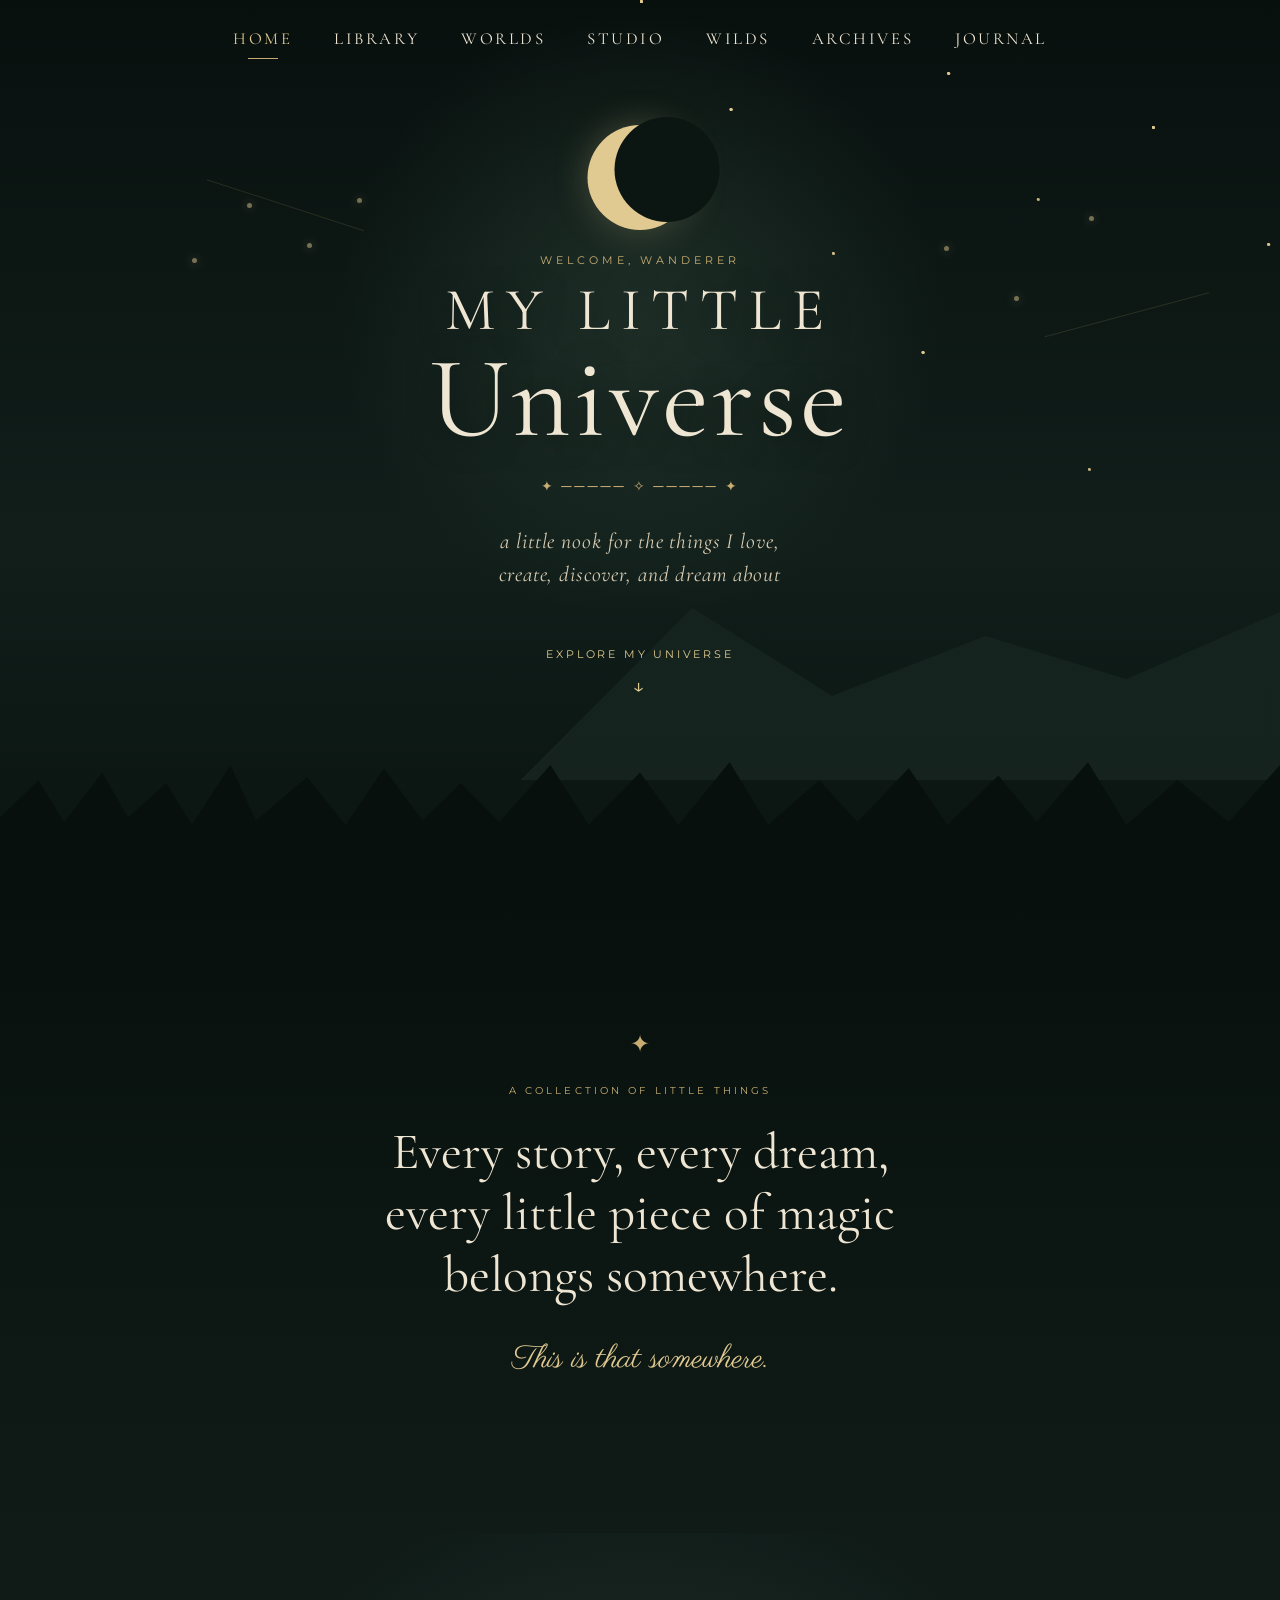
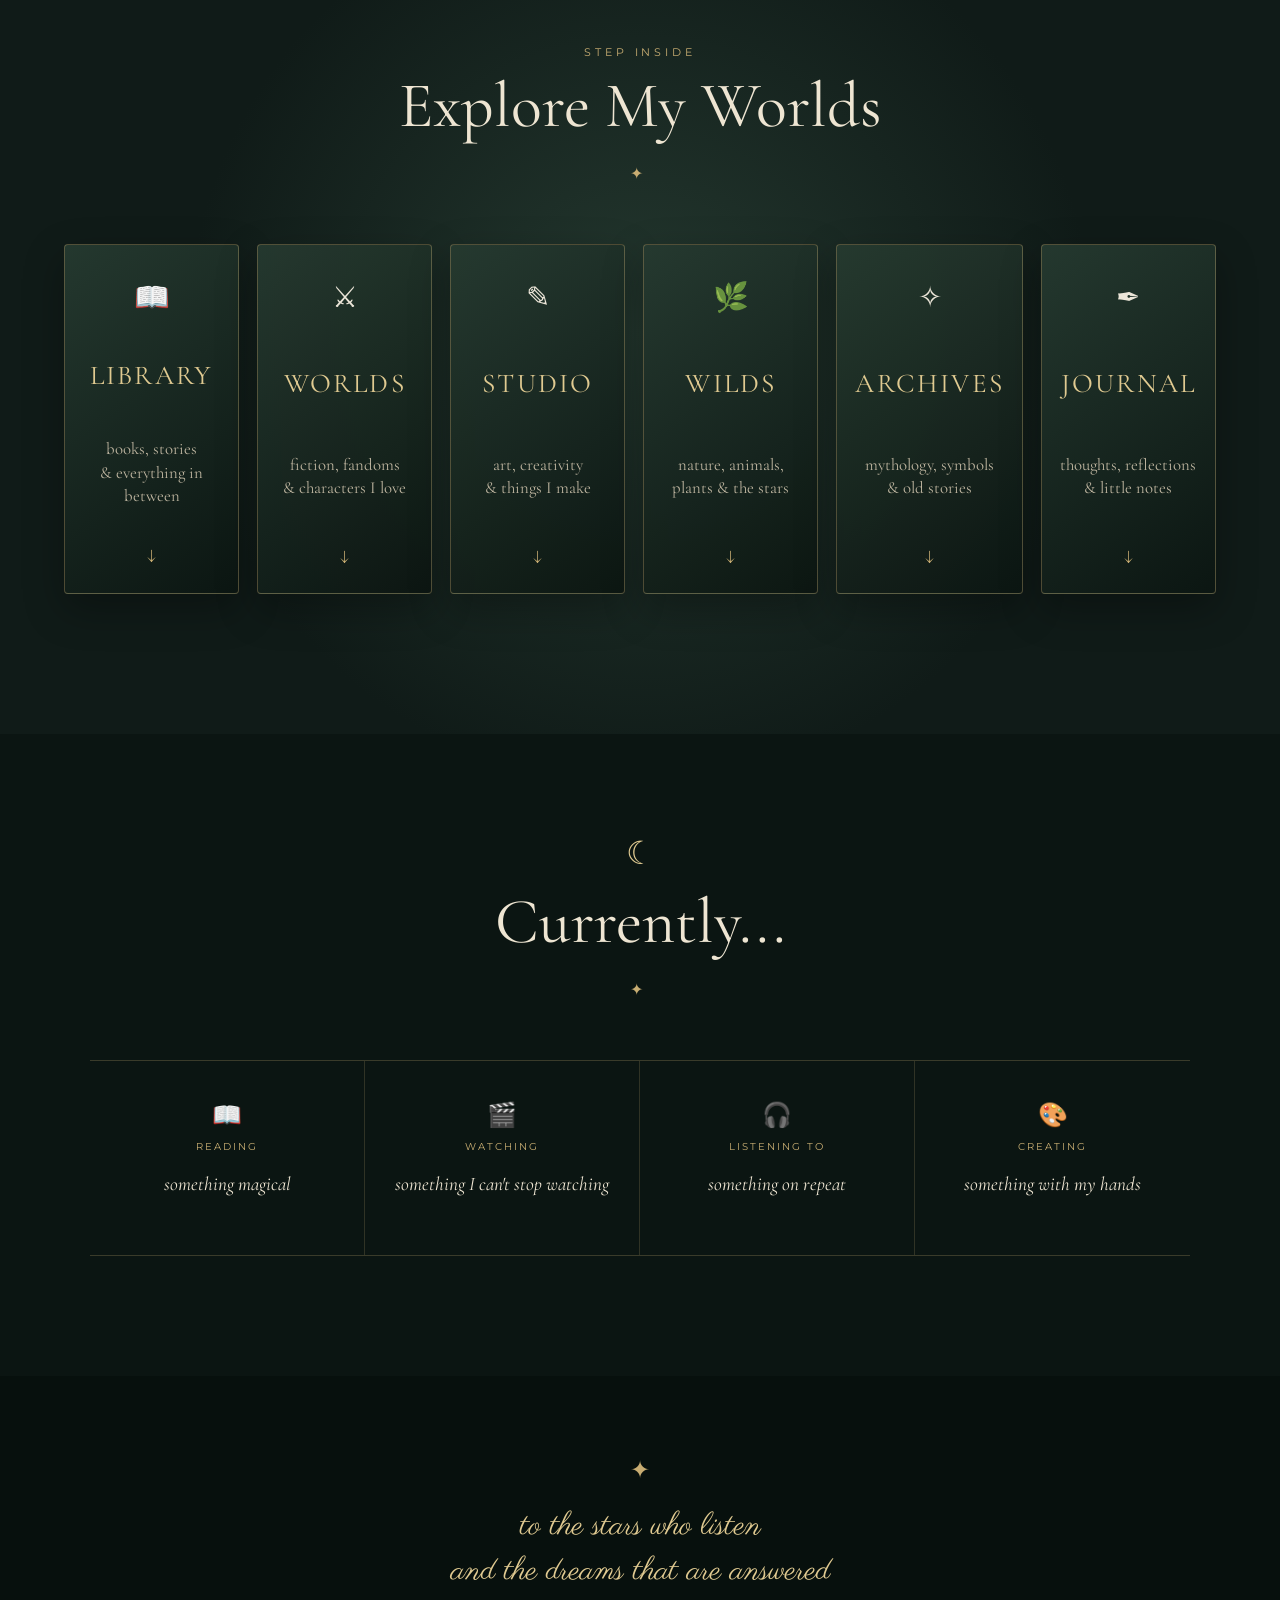
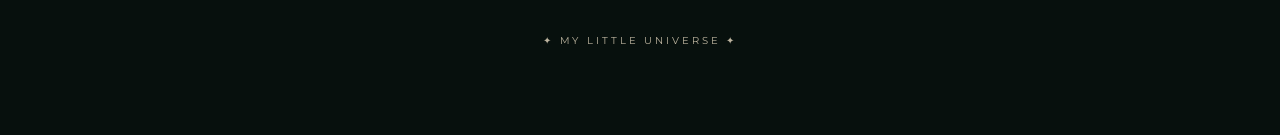
==== commit 1eb524d6: "Update index.html" ====
--- a/index.html
+++ b/index.html
@@ -1,437 +1,368 @@
 <!DOCTYPE html>
-
 <html lang="en">
 <head>
     <meta charset="UTF-8">
     <meta name="viewport" content="width=device-width, initial-scale=1.0">
 
-```
-<title>My Little Universe</title>
-
-<link rel="stylesheet" href="style.css">
-
-<!-- Elegant serif fonts -->
-<link rel="preconnect" href="https://fonts.googleapis.com">
-<link rel="preconnect" href="https://fonts.gstatic.com" crossorigin>
-
-<link href="https://fonts.googleapis.com/css2?family=Cormorant+Garamond:wght@300;400;500;600;700&family=Montserrat:wght@300;400;500&family=Parisienne&display=swap" rel="stylesheet">
-```
-
+    <title>My Little Universe</title>
+
+    <link rel="stylesheet" href="style.css">
+
+    <!-- Elegant serif fonts -->
+    <link rel="preconnect" href="https://fonts.googleapis.com">
+    <link rel="preconnect" href="https://fonts.gstatic.com" crossorigin>
+
+    <link href="https://fonts.googleapis.com/css2?family=Cormorant+Garamond:wght@300;400;500;600;700&family=Montserrat:wght@300;400;500&family=Parisienne&display=swap" rel="stylesheet">
 </head>
 
 <body>
 
-```
-<!-- =========================================
-     NAVIGATION
-     ========================================= -->
-
-<header class="site-header">
-
-    <nav class="navigation">
-
-        <a href="#home" class="nav-link active">Home</a>
-        <a href="#library" class="nav-link">Library</a>
-        <a href="#worlds" class="nav-link">Worlds</a>
-        <a href="#studio" class="nav-link">Studio</a>
-        <a href="#wilds" class="nav-link">Wilds</a>
-        <a href="#archives" class="nav-link">Archives</a>
-        <a href="#journal" class="nav-link">Journal</a>
-
-    </nav>
-
-</header>
-
-
-<!-- =========================================
-     HERO / ENTRANCE
-     ========================================= -->
-
-<main>
-
-    <section id="home" class="hero">
-
-        <div class="stars stars-one"></div>
-        <div class="stars stars-two"></div>
-        <div class="stars stars-three"></div>
-
-        <div class="constellation constellation-one">
-            <span></span>
-            <span></span>
-            <span></span>
-            <span></span>
-        </div>
-
-        <div class="constellation constellation-two">
-            <span></span>
-            <span></span>
-            <span></span>
-        </div>
-
-        <div class="moon"></div>
-
-        <div class="hero-content">
-
-            <p class="eyebrow">WELCOME, WANDERER</p>
-
-            <h1>
-                <span>My Little</span>
-                Universe
-            </h1>
-
-            <div class="ornament">
-                ✦ ───── ✧ ───── ✦
-            </div>
-
-            <p class="hero-subtitle">
-                a little nook for the things I love,<br>
-                create, discover, and dream about
+    <!-- =========================================
+         NAVIGATION
+         ========================================= -->
+
+    <header class="site-header">
+
+        <nav class="navigation">
+
+            <a href="#home" class="nav-link active">Home</a>
+            <a href="#library" class="nav-link">Library</a>
+            <a href="#worlds" class="nav-link">Worlds</a>
+            <a href="#studio" class="nav-link">Studio</a>
+            <a href="#wilds" class="nav-link">Wilds</a>
+            <a href="#archives" class="nav-link">Archives</a>
+            <a href="#journal" class="nav-link">Journal</a>
+
+        </nav>
+
+    </header>
+
+
+    <!-- =========================================
+         HERO / ENTRANCE
+         ========================================= -->
+
+    <main>
+
+        <section id="home" class="hero">
+
+            <!-- Celestial decoration -->
+
+            <div class="stars stars-one"></div>
+            <div class="stars stars-two"></div>
+            <div class="stars stars-three"></div>
+
+            <div class="constellation constellation-one">
+                <span></span>
+                <span></span>
+                <span></span>
+                <span></span>
+            </div>
+
+            <div class="constellation constellation-two">
+                <span></span>
+                <span></span>
+                <span></span>
+            </div>
+
+
+            <!-- Crescent Moon -->
+
+            <div class="moon"></div>
+
+
+            <!-- Main Title -->
+
+            <div class="hero-content">
+
+                <p class="eyebrow">WELCOME, WANDERER</p>
+
+                <h1>
+                    <span>My Little</span>
+                    Universe
+                </h1>
+
+                <div class="ornament">
+                    ✦ ───── ✧ ───── ✦
+                </div>
+
+                <p class="hero-subtitle">
+                    a little nook for the things I love,<br>
+                    create, discover, and dream about
+                </p>
+
+                <a href="#explore" class="explore-link">
+                    Explore my universe
+                    <span>↓</span>
+                </a>
+
+            </div>
+
+
+            <!-- Mountains -->
+
+            <div class="mountains"></div>
+
+            <!-- Forest -->
+
+            <div class="forest"></div>
+
+        </section>
+
+
+        <!-- =========================================
+             INTRODUCTION
+             ========================================= -->
+
+        <section class="introduction">
+
+            <div class="section-ornament">✦</div>
+
+            <p class="intro-small">
+                A COLLECTION OF LITTLE THINGS
             </p>
 
-            <a href="#explore" class="explore-link">
-                Explore my universe
-                <span>↓</span>
-            </a>
-
-        </div>
-
-        <div class="mountains"></div>
-        <div class="forest"></div>
-
-    </section>
-
-
-    <!-- =========================================
-         INTRODUCTION
-         ========================================= -->
-
-    <section class="introduction">
-
-        <div class="section-ornament">✦</div>
-
-        <p class="intro-small">
-            A COLLECTION OF LITTLE THINGS
-        </p>
-
-        <h2>
-            Every story, every dream,<br>
-            every little piece of magic<br>
-            belongs somewhere.
-        </h2>
-
-        <p class="intro-script">
-            This is that somewhere.
-        </p>
-
-    </section>
-
-
-    <!-- =========================================
-         WORLDS / MAIN SPACES
-         ========================================= -->
-
-    <section id="explore" class="worlds-section">
-
-        <div class="section-heading">
-
-            <p class="eyebrow">STEP INSIDE</p>
-
-            <h2>Explore My Worlds</h2>
-
-            <div class="heading-line">✦</div>
-
-        </div>
-
-
-        <div class="world-grid">
-
-            <a href="#library" class="world-card">
-
-                <div class="card-icon">📖</div>
-
-                <h3>Library</h3>
-
-                <p>
-                    books, stories<br>
-                    & everything in between
-                </p>
-
-                <span class="card-arrow">↓</span>
-
-            </a>
-
-
-            <a href="#worlds" class="world-card">
-
-                <div class="card-icon">⚔</div>
-
-                <h3>Worlds</h3>
-
-                <p>
-                    fiction, fandoms<br>
-                    & characters I love
-                </p>
-
-                <span class="card-arrow">↓</span>
-
-            </a>
-
-
-            <a href="#studio" class="world-card">
-
-                <div class="card-icon">✎</div>
-
-                <h3>Studio</h3>
-
-                <p>
-                    art, creativity<br>
-                    & things I make
-                </p>
-
-                <span class="card-arrow">↓</span>
-
-            </a>
-
-
-            <a href="#wilds" class="world-card">
-
-                <div class="card-icon">🌿</div>
-
-                <h3>Wilds</h3>
-
-                <p>
-                    nature, animals,<br>
-                    plants & the stars
-                </p>
-
-                <span class="card-arrow">↓</span>
-
-            </a>
-
-
-            <a href="#archives" class="world-card">
-
-                <div class="card-icon">✧</div>
-
-                <h3>Archives</h3>
-
-                <p>
-                    mythology, symbols<br>
-                    & old stories
-                </p>
-
-                <span class="card-arrow">↓</span>
-
-            </a>
-
-
-            <a href="#journal" class="world-card">
-
-                <div class="card-icon">✒</div>
-
-                <h3>Journal</h3>
-
-                <p>
-                    thoughts, reflections<br>
-                    & little notes
-                </p>
-
-                <span class="card-arrow">↓</span>
-
-            </a>
-
-        </div>
-
-    </section>
-
-
-    <!-- =========================================
-         CURRENTLY
-         ========================================= -->
-
-    <section class="currently-section">
-
-        <div class="section-heading">
-
-            <div class="tiny-moon">☾</div>
-
-            <h2>Currently...</h2>
-
-            <div class="heading-line">✦</div>
-
-        </div>
-
-
-        <div class="currently-grid">
-
-            <div class="currently-card">
-
-                <span class="currently-icon">📖</span>
-
-                <p class="currently-label">Reading</p>
-
-                <p class="currently-content">
-                    something magical
-                </p>
-
-            </div>
-
-
-            <div class="currently-card">
-
-                <span class="currently-icon">🎬</span>
-
-                <p class="currently-label">Watching</p>
-
-                <p class="currently-content">
-                    something I can't stop watching
-                </p>
-
-            </div>
-
-
-            <div class="currently-card">
-
-                <span class="currently-icon">🎧</span>
-
-                <p class="currently-label">Listening To</p>
-
-                <p class="currently-content">
-                    something on repeat
-                </p>
-
-            </div>
-
-
-            <div class="currently-card">
-
-                <span class="currently-icon">🎨</span>
-
-                <p class="currently-label">Creating</p>
-
-                <p class="currently-content">
-                    something with my hands
-                </p>
-
-            </div>
-
-        </div>
-
-    </section>
-
-
-    <!-- =========================================
-         WORDS THAT STAYED
-         ========================================= -->
-
-    <section class="words-section">
-
-        <div class="section-heading">
-
-            <p class="eyebrow">A FEW WORDS</p>
-
-            <h2>Words That Stayed</h2>
-
-            <div class="heading-line">✦</div>
-
-        </div>
-
-
-        <div class="quote-grid">
-
-
-            <!-- AELIN / SARAH J. MAAS -->
-
-            <article class="quote-card">
-
-                <div class="quote-top">
-
-                    <span class="quote-symbol">✧</span>
-
-                    <span class="quote-label">
-                        FROM THE BOOKSHELF
-                    </span>
-
-                </div>
-
-                <blockquote>
-                    “You could rattle the stars,
-                    you could do anything,
-                    if only you dared.”
-                </blockquote>
-
-                <div class="quote-divider">✦</div>
-
-                <p class="quote-author">
-                    — Sarah J. Maas
-                </p>
-
-                <p class="quote-character">
-                    Aelin Galathynius
-                </p>
-
-            </article>
-
-
-            <!-- ONE PIECE / LUFFY -->
-
-            <article class="quote-card">
-
-                <div class="quote-top">
-
-                    <span class="quote-symbol">⚔</span>
-
-                    <span class="quote-label">
-                        FROM ANOTHER WORLD
-                    </span>
-
-                </div>
-
-                <blockquote>
-                    “It’s not about if I can.
-                    I’m doing this because
-                    I want to.”
-                </blockquote>
-
-                <div class="quote-divider">✦</div>
-
-                <p class="quote-author">
-                    — Monkey D. Luffy
-                </p>
-
-                <p class="quote-character">
-                    One Piece
-                </p>
-
-            </article>
-
-
-        </div>
-
-    </section>
-
-
-    <!-- =========================================
-         FOOTER
-         ========================================= -->
-
-    <footer class="site-footer">
-
-        <div class="footer-ornament">✦</div>
-
-        <p class="footer-script">
-            to the stars who listen<br>
-            and the dreams that are answered
-        </p>
-
-        <p class="footer-small">
-            ✦ my little universe ✦
-        </p>
-
-    </footer>
-
-</main>
-```
+            <h2>
+                Every story, every dream,<br>
+                every little piece of magic<br>
+                belongs somewhere.
+            </h2>
+
+            <p class="intro-script">
+                This is that somewhere.
+            </p>
+
+        </section>
+
+
+        <!-- =========================================
+             WORLDS / MAIN SPACES
+             ========================================= -->
+
+        <section id="explore" class="worlds-section">
+
+            <div class="section-heading">
+
+                <p class="eyebrow">STEP INSIDE</p>
+
+                <h2>Explore My Worlds</h2>
+
+                <div class="heading-line">✦</div>
+
+            </div>
+
+
+            <div class="world-grid">
+
+
+                <!-- LIBRARY -->
+
+                <a href="#library" class="world-card">
+
+                    <div class="card-icon">📖</div>
+
+                    <h3>Library</h3>
+
+                    <p>
+                        books, stories<br>
+                        & everything in between
+                    </p>
+
+                    <span class="card-arrow">↓</span>
+
+                </a>
+
+
+                <!-- WORLDS -->
+
+                <a href="#worlds" class="world-card">
+
+                    <div class="card-icon">⚔</div>
+
+                    <h3>Worlds</h3>
+
+                    <p>
+                        fiction, fandoms<br>
+                        & characters I love
+                    </p>
+
+                    <span class="card-arrow">↓</span>
+
+                </a>
+
+
+                <!-- STUDIO -->
+
+                <a href="#studio" class="world-card">
+
+                    <div class="card-icon">✎</div>
+
+                    <h3>Studio</h3>
+
+                    <p>
+                        art, creativity<br>
+                        & things I make
+                    </p>
+
+                    <span class="card-arrow">↓</span>
+
+                </a>
+
+
+                <!-- WILDS -->
+
+                <a href="#wilds" class="world-card">
+
+                    <div class="card-icon">🌿</div>
+
+                    <h3>Wilds</h3>
+
+                    <p>
+                        nature, animals,<br>
+                        plants & the stars
+                    </p>
+
+                    <span class="card-arrow">↓</span>
+
+                </a>
+
+
+                <!-- ARCHIVES -->
+
+                <a href="#archives" class="world-card">
+
+                    <div class="card-icon">✧</div>
+
+                    <h3>Archives</h3>
+
+                    <p>
+                        mythology, symbols<br>
+                        & old stories
+                    </p>
+
+                    <span class="card-arrow">↓</span>
+
+                </a>
+
+
+                <!-- JOURNAL -->
+
+                <a href="#journal" class="world-card">
+
+                    <div class="card-icon">✒</div>
+
+                    <h3>Journal</h3>
+
+                    <p>
+                        thoughts, reflections<br>
+                        & little notes
+                    </p>
+
+                    <span class="card-arrow">↓</span>
+
+                </a>
+
+            </div>
+
+        </section>
+
+
+        <!-- =========================================
+             CURRENTLY
+             ========================================= -->
+
+        <section class="currently-section">
+
+            <div class="section-heading">
+
+                <div class="tiny-moon">☾</div>
+
+                <h2>Currently...</h2>
+
+                <div class="heading-line">✦</div>
+
+            </div>
+
+
+            <div class="currently-grid">
+
+
+                <div class="currently-card">
+
+                    <span class="currently-icon">📖</span>
+
+                    <p class="currently-label">Reading</p>
+
+                    <p class="currently-content">
+                        something magical
+                    </p>
+
+                </div>
+
+
+                <div class="currently-card">
+
+                    <span class="currently-icon">🎬</span>
+
+                    <p class="currently-label">Watching</p>
+
+                    <p class="currently-content">
+                        something I can't stop watching
+                    </p>
+
+                </div>
+
+
+                <div class="currently-card">
+
+                    <span class="currently-icon">🎧</span>
+
+                    <p class="currently-label">Listening To</p>
+
+                    <p class="currently-content">
+                        something on repeat
+                    </p>
+
+                </div>
+
+
+                <div class="currently-card">
+
+                    <span class="currently-icon">🎨</span>
+
+                    <p class="currently-label">Creating</p>
+
+                    <p class="currently-content">
+                        something with my hands
+                    </p>
+
+                </div>
+
+            </div>
+
+        </section>
+
+
+        <!-- =========================================
+             FOOTER
+             ========================================= -->
+
+        <footer class="site-footer">
+
+            <div class="footer-ornament">✦</div>
+
+            <p class="footer-script">
+                to the stars who listen<br>
+                and the dreams that are answered
+            </p>
+
+            <p class="footer-small">
+                ✦ my little universe ✦
+            </p>
+
+        </footer>
+
+    </main>
 
 </body>
 </html>
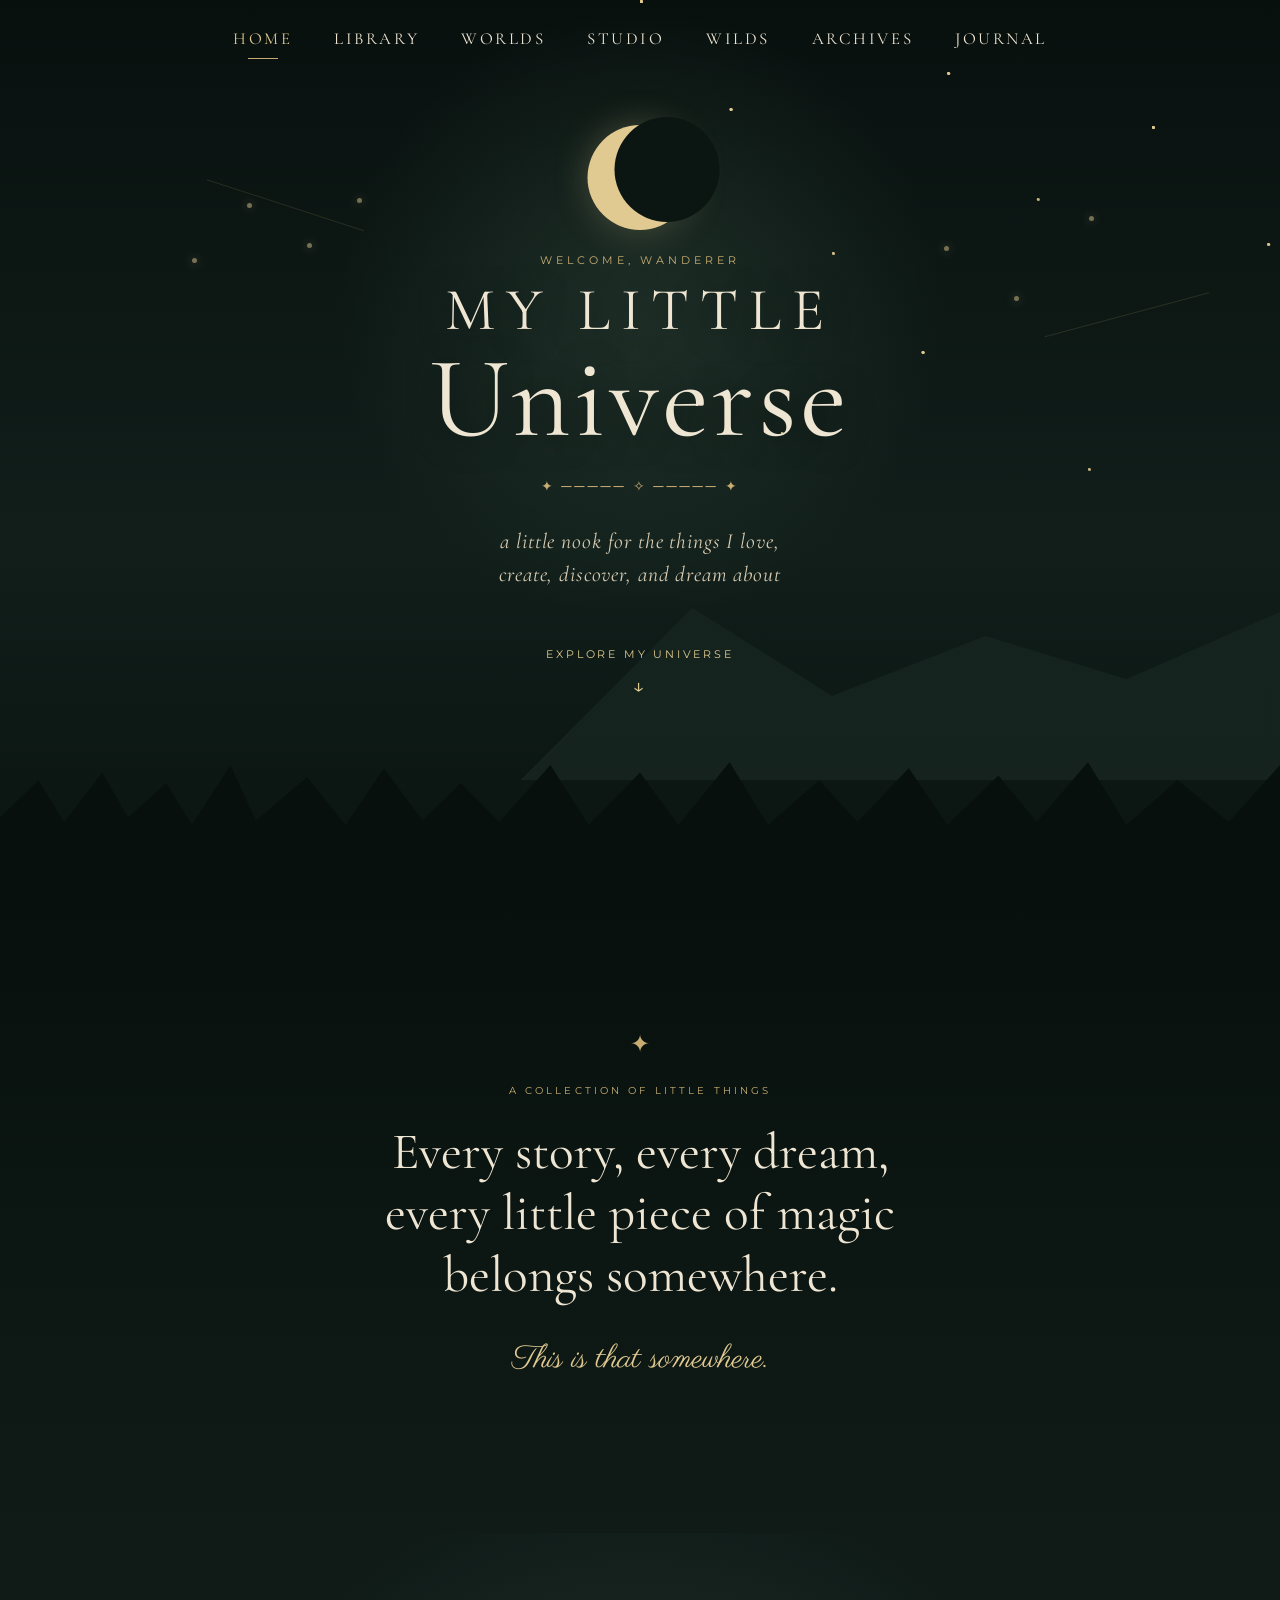
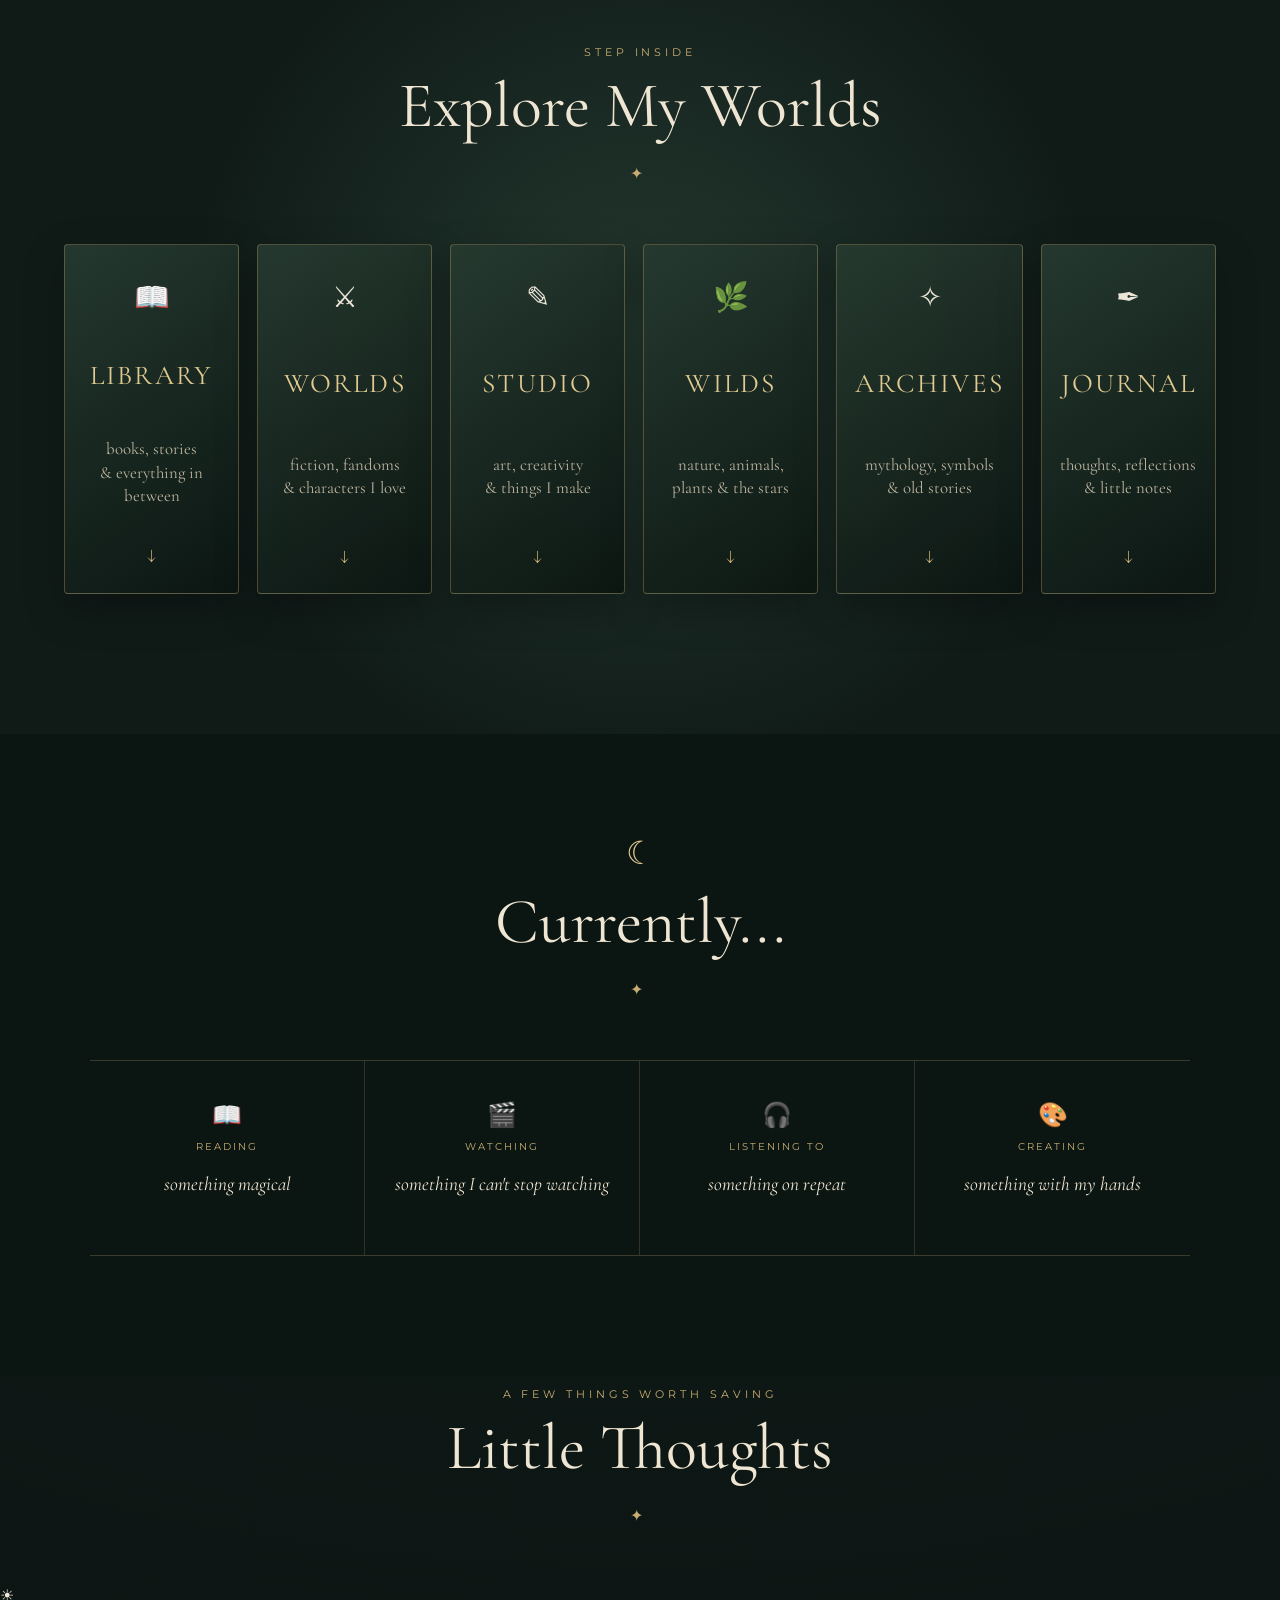
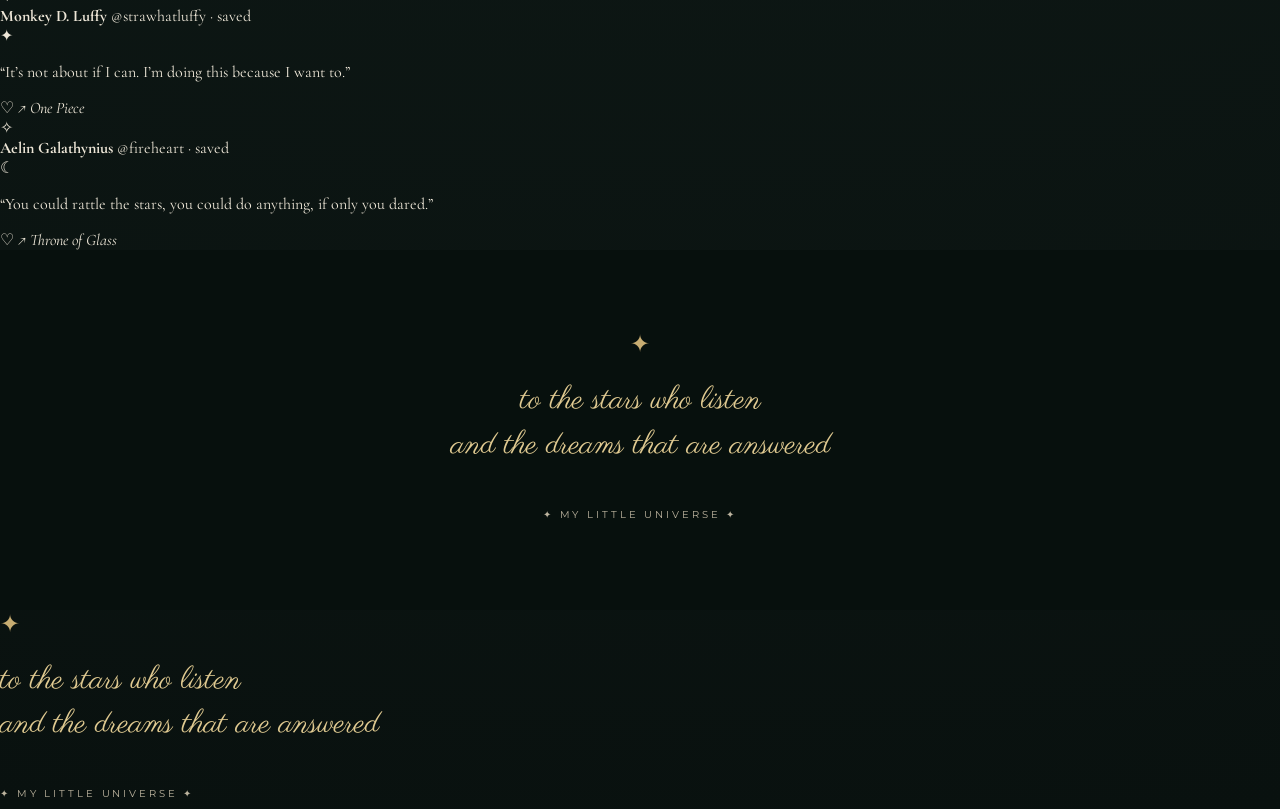
==== commit ac3fc34f: "Add Little Thoughts section with tweet cards Added a new section for 'Little Thoughts' with tweets f" ====
--- a/index.html
+++ b/index.html
@@ -340,6 +340,111 @@
 
             </div>
 
+                </section>
+
+
+        <!-- =========================================
+             LITTLE THOUGHTS / TWEETS
+             ========================================= -->
+
+        <section class="thoughts-section">
+
+            <div class="section-heading">
+
+                <p class="eyebrow">A FEW THINGS WORTH SAVING</p>
+
+                <h2>Little Thoughts</h2>
+
+                <div class="heading-line">✦</div>
+
+            </div>
+
+
+            <div class="thoughts-feed">
+
+
+                <!-- LUFFY -->
+
+                <article class="tweet-card">
+
+                    <div class="tweet-header">
+
+                        <div class="tweet-avatar">☀</div>
+
+                        <div class="tweet-user">
+
+                            <strong>Monkey D. Luffy</strong>
+
+                            <span>@strawhatluffy · saved</span>
+
+                        </div>
+
+                        <div class="tweet-mark">✦</div>
+
+                    </div>
+
+
+                    <p class="tweet-text">
+                        “It’s not about if I can.
+                        I’m doing this because I want to.”
+                    </p>
+
+
+                    <div class="tweet-footer">
+
+                        <span>♡</span>
+                        <span>↗</span>
+
+                        <em>One Piece</em>
+
+                    </div>
+
+                </article>
+
+
+
+                <!-- AELIN -->
+
+                <article class="tweet-card">
+
+                    <div class="tweet-header">
+
+                        <div class="tweet-avatar">✧</div>
+
+                        <div class="tweet-user">
+
+                            <strong>Aelin Galathynius</strong>
+
+                            <span>@fireheart · saved</span>
+
+                        </div>
+
+                        <div class="tweet-mark">☾</div>
+
+                    </div>
+
+
+                    <p class="tweet-text">
+                        “You could rattle the stars,
+                        you could do anything,
+                        if only you dared.”
+                    </p>
+
+
+                    <div class="tweet-footer">
+
+                        <span>♡</span>
+                        <span>↗</span>
+
+                        <em>Throne of Glass</em>
+
+                    </div>
+
+                </article>
+
+
+            </div>
+
         </section>
 
 
@@ -362,6 +467,19 @@
 
         </footer>
 
+            <div class="footer-ornament">✦</div>
+
+            <p class="footer-script">
+                to the stars who listen<br>
+                and the dreams that are answered
+            </p>
+
+            <p class="footer-small">
+                ✦ my little universe ✦
+            </p>
+
+        </footer>
+
     </main>
 
 </body>
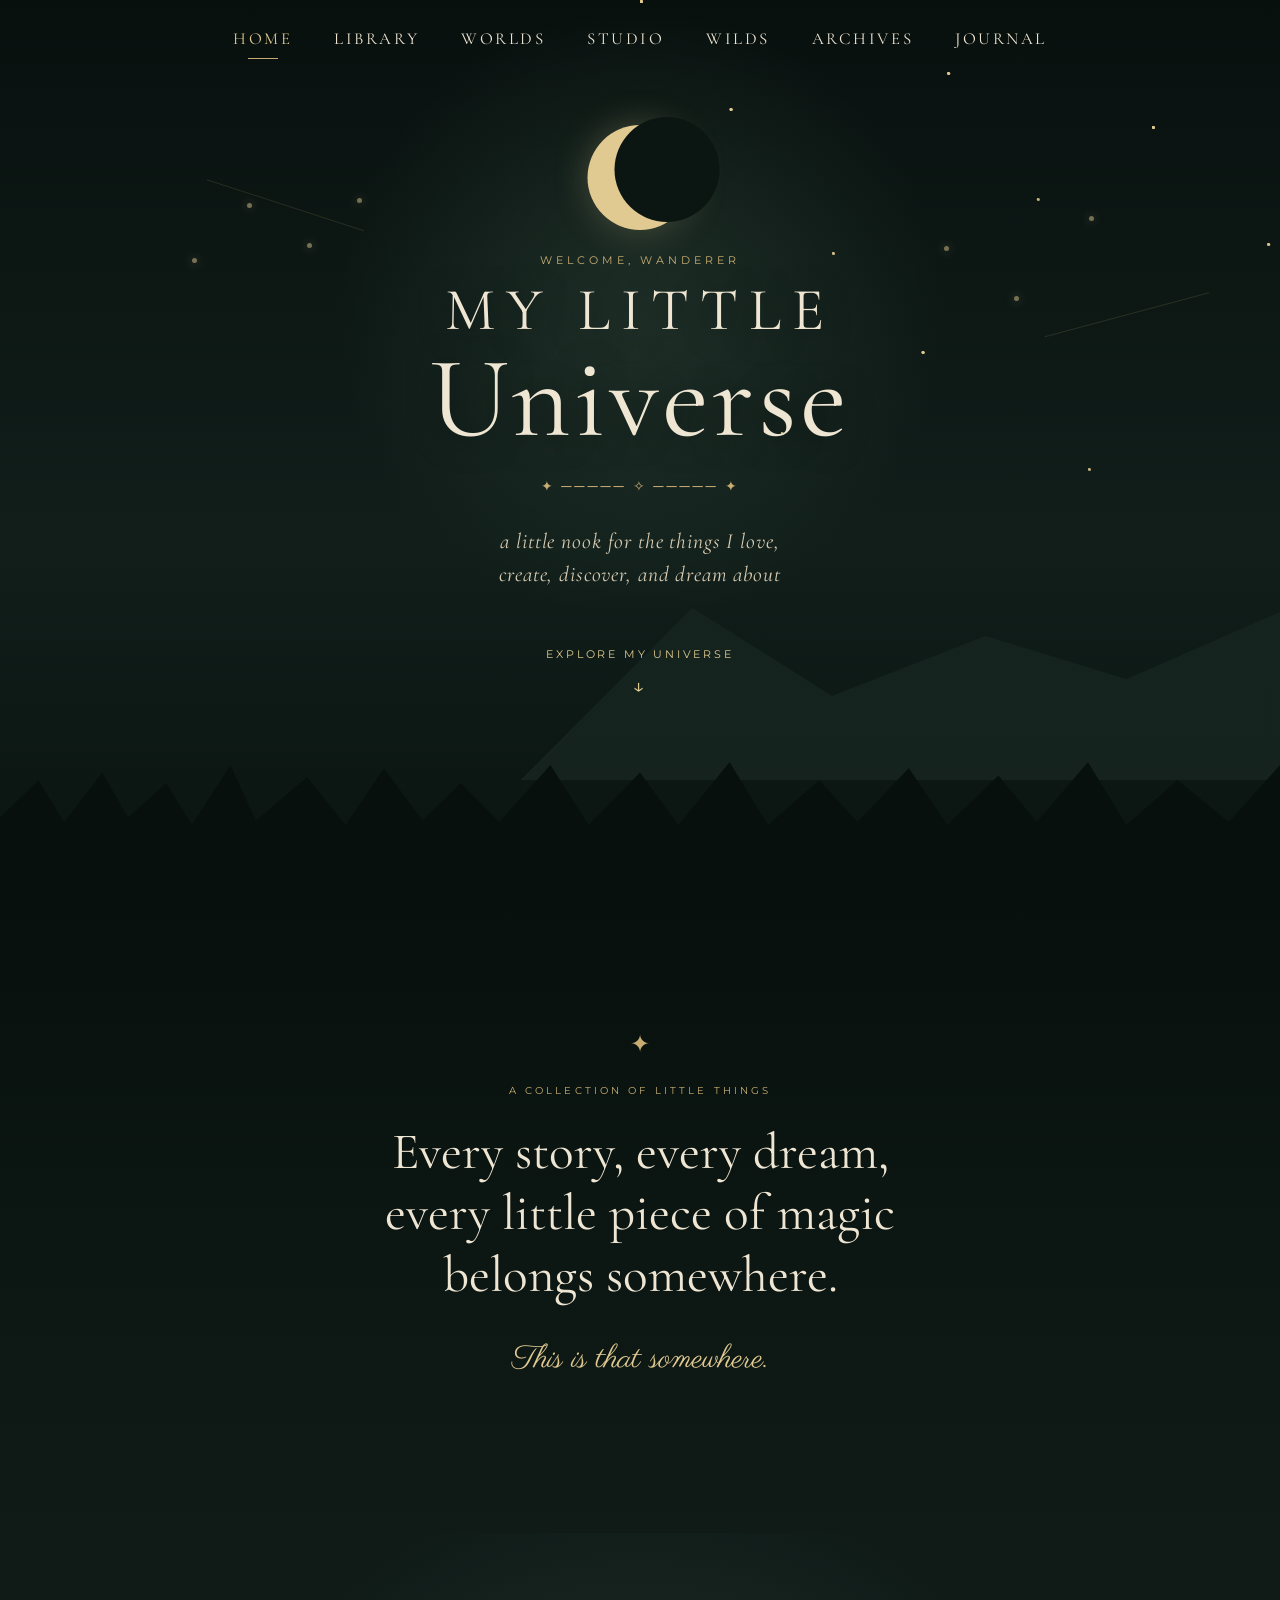
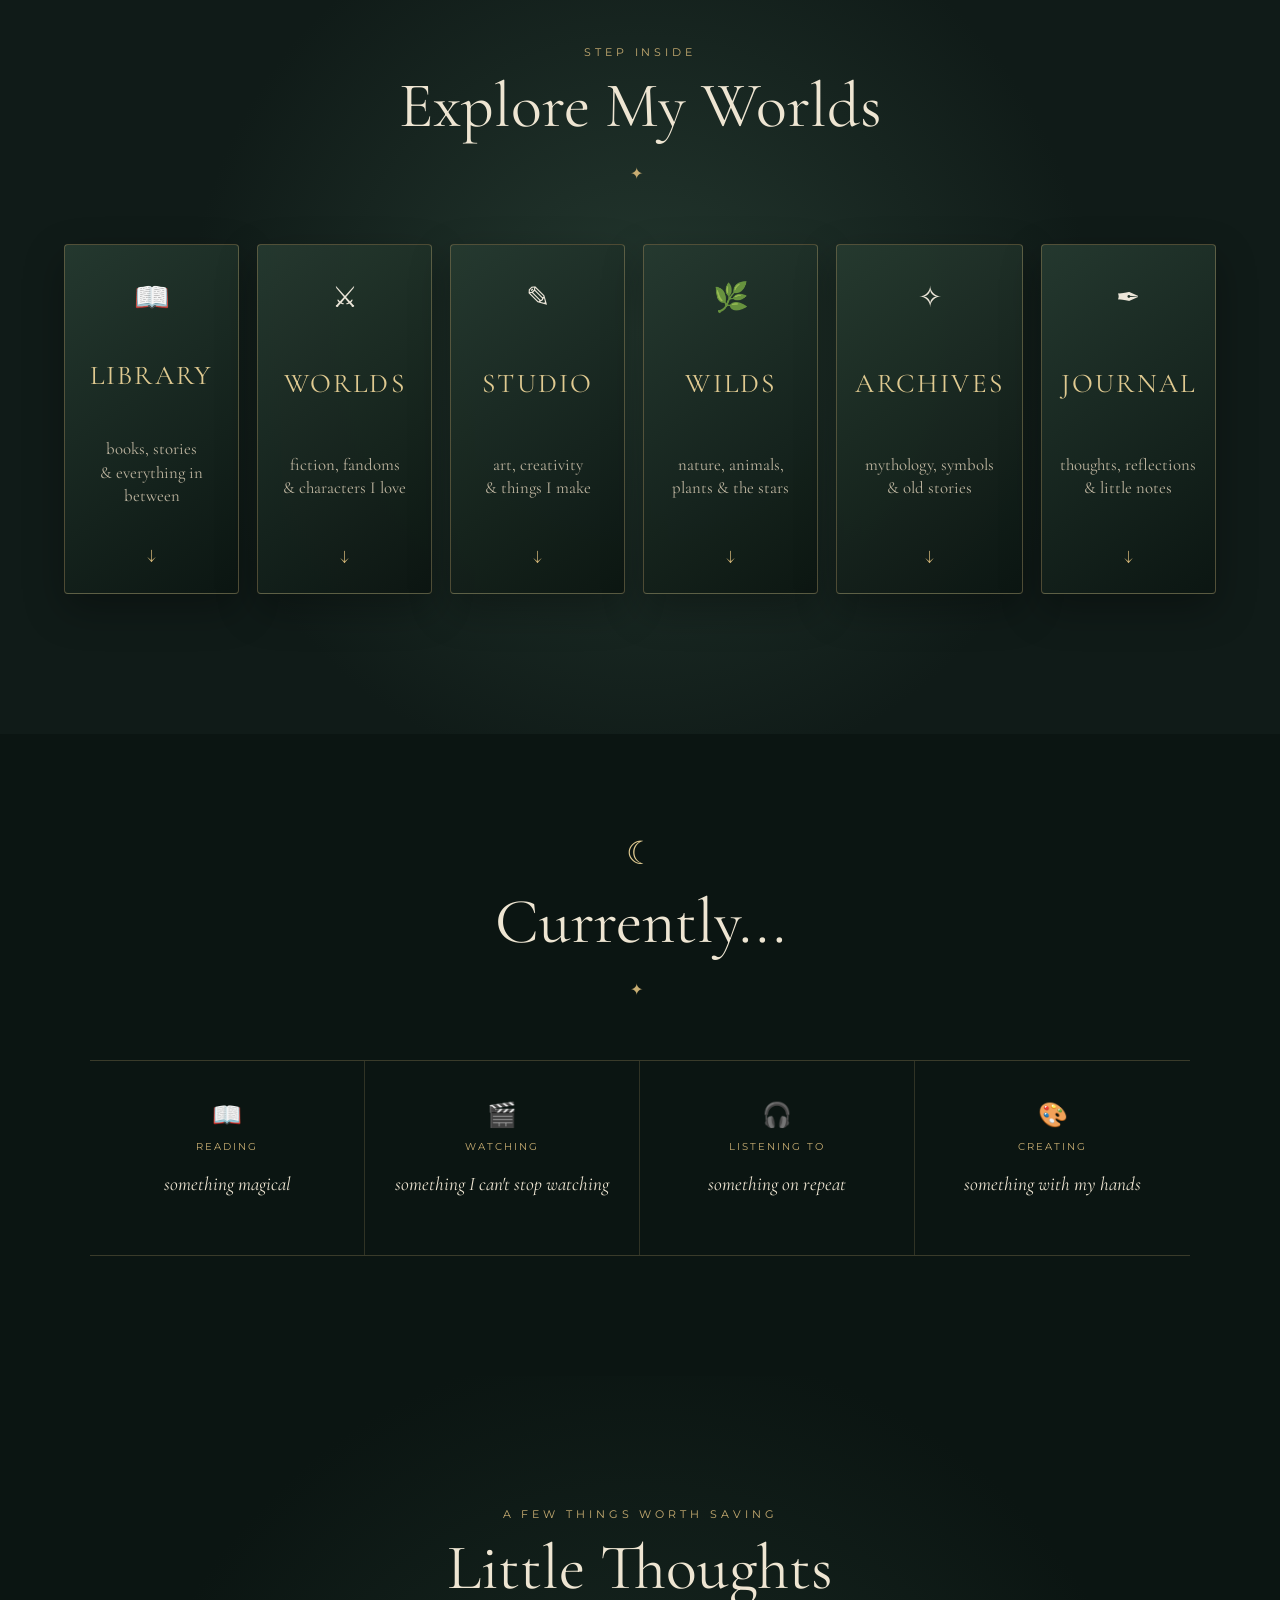
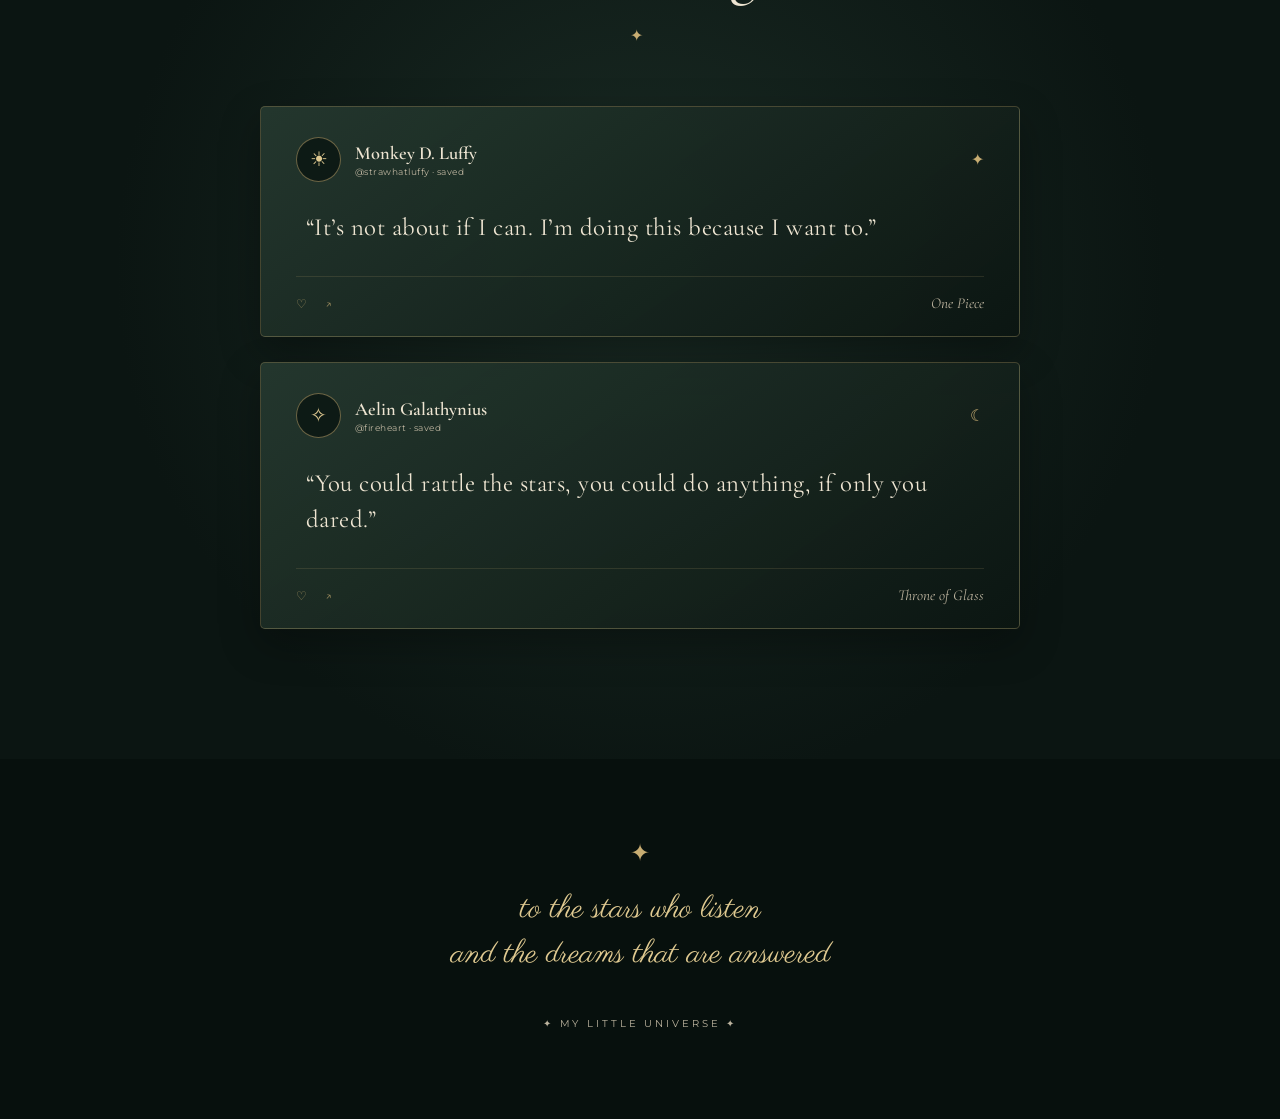
==== commit 69ec57a6: "Remove footer ornament and related text Removed decorative footer elements and text." ====
--- a/index.html
+++ b/index.html
@@ -467,18 +467,6 @@
 
         </footer>
 
-            <div class="footer-ornament">✦</div>
-
-            <p class="footer-script">
-                to the stars who listen<br>
-                and the dreams that are answered
-            </p>
-
-            <p class="footer-small">
-                ✦ my little universe ✦
-            </p>
-
-        </footer>
 
     </main>
 
--- a/style.css
+++ b/style.css
@@ -1340,3 +1340,295 @@
     }
 
 }
+/* ==================================================
+   LITTLE THOUGHTS / TWEETS
+   ================================================== */
+
+.thoughts-section {
+
+    padding: 120px 5% 130px;
+
+    background:
+        radial-gradient(
+            circle at center,
+            #1a2b24,
+            #0b1512 65%
+        );
+
+}
+
+
+.thoughts-feed {
+
+    max-width: 760px;
+
+    margin: auto;
+
+    display: flex;
+
+    flex-direction: column;
+
+    gap: 25px;
+
+}
+
+
+/* ==================================================
+   TWEET CARD
+   ================================================== */
+
+.tweet-card {
+
+    position: relative;
+
+    padding: 30px 35px 24px;
+
+    background:
+        linear-gradient(
+            145deg,
+            rgba(38,58,48,.9),
+            rgba(12,22,18,.95)
+        );
+
+    border:
+        1px solid rgba(200,173,114,.3);
+
+    border-radius: 5px;
+
+    box-shadow:
+        0 15px 40px rgba(0,0,0,.3);
+
+    transition:
+        transform .35s ease,
+        border-color .35s ease,
+        box-shadow .35s ease;
+
+}
+
+
+.tweet-card:hover {
+
+    transform: translateY(-5px);
+
+    border-color:
+        rgba(200,173,114,.65);
+
+    box-shadow:
+        0 20px 45px rgba(0,0,0,.45);
+
+}
+
+
+/* ==================================================
+   TWEET HEADER
+   ================================================== */
+
+.tweet-header {
+
+    display: flex;
+
+    align-items: center;
+
+    gap: 14px;
+
+}
+
+
+.tweet-avatar {
+
+    width: 45px;
+
+    height: 45px;
+
+    display: flex;
+
+    align-items: center;
+
+    justify-content: center;
+
+    flex-shrink: 0;
+
+    border:
+        1px solid rgba(200,173,114,.5);
+
+    border-radius: 50%;
+
+    color: var(--gold-light);
+
+    font-size: 1.25rem;
+
+    background:
+        rgba(7,16,13,.7);
+
+}
+
+
+.tweet-user {
+
+    display: flex;
+
+    flex-direction: column;
+
+    gap: 2px;
+
+}
+
+
+.tweet-user strong {
+
+    color: var(--cream);
+
+    font-family:
+        "Cormorant Garamond",
+        serif;
+
+    font-size: 1.15rem;
+
+    font-weight: 600;
+
+}
+
+
+.tweet-user span {
+
+    color: var(--text-muted);
+
+    font-family:
+        "Montserrat",
+        sans-serif;
+
+    font-size: 0.58rem;
+
+    letter-spacing: 0.05em;
+
+}
+
+
+.tweet-mark {
+
+    margin-left: auto;
+
+    color: var(--gold);
+
+    font-size: 1rem;
+
+}
+
+
+/* ==================================================
+   TWEET TEXT
+   ================================================== */
+
+.tweet-text {
+
+    margin:
+
+        28px 10px
+
+        30px 10px;
+
+    color: var(--cream);
+
+    font-size: 1.55rem;
+
+    font-weight: 400;
+
+    line-height: 1.45;
+
+    letter-spacing: 0.02em;
+
+}
+
+
+/* ==================================================
+   TWEET FOOTER
+   ================================================== */
+
+.tweet-footer {
+
+    display: flex;
+
+    align-items: center;
+
+    gap: 18px;
+
+    padding-top: 17px;
+
+    border-top:
+        1px solid rgba(200,173,114,.15);
+
+    color: var(--gold);
+
+    font-family:
+        "Montserrat",
+        sans-serif;
+
+    font-size: 0.75rem;
+
+}
+
+
+.tweet-footer span {
+
+    opacity: .7;
+
+}
+
+
+.tweet-footer em {
+
+    margin-left: auto;
+
+    color: var(--text-muted);
+
+    font-family:
+        "Cormorant Garamond",
+        serif;
+
+    font-size: 0.95rem;
+
+}
+
+
+/* ==================================================
+   MOBILE TWEETS
+   ================================================== */
+
+@media (max-width: 700px) {
+
+    .thoughts-section {
+
+        padding: 90px 20px 100px;
+
+    }
+
+
+    .tweet-card {
+
+        padding: 25px 22px 20px;
+
+    }
+
+
+    .tweet-text {
+
+        margin:
+
+            24px 4px
+
+            26px 4px;
+
+        font-size: 1.3rem;
+
+    }
+
+
+    .tweet-avatar {
+
+        width: 40px;
+
+        height: 40px;
+
+    }
+
+}
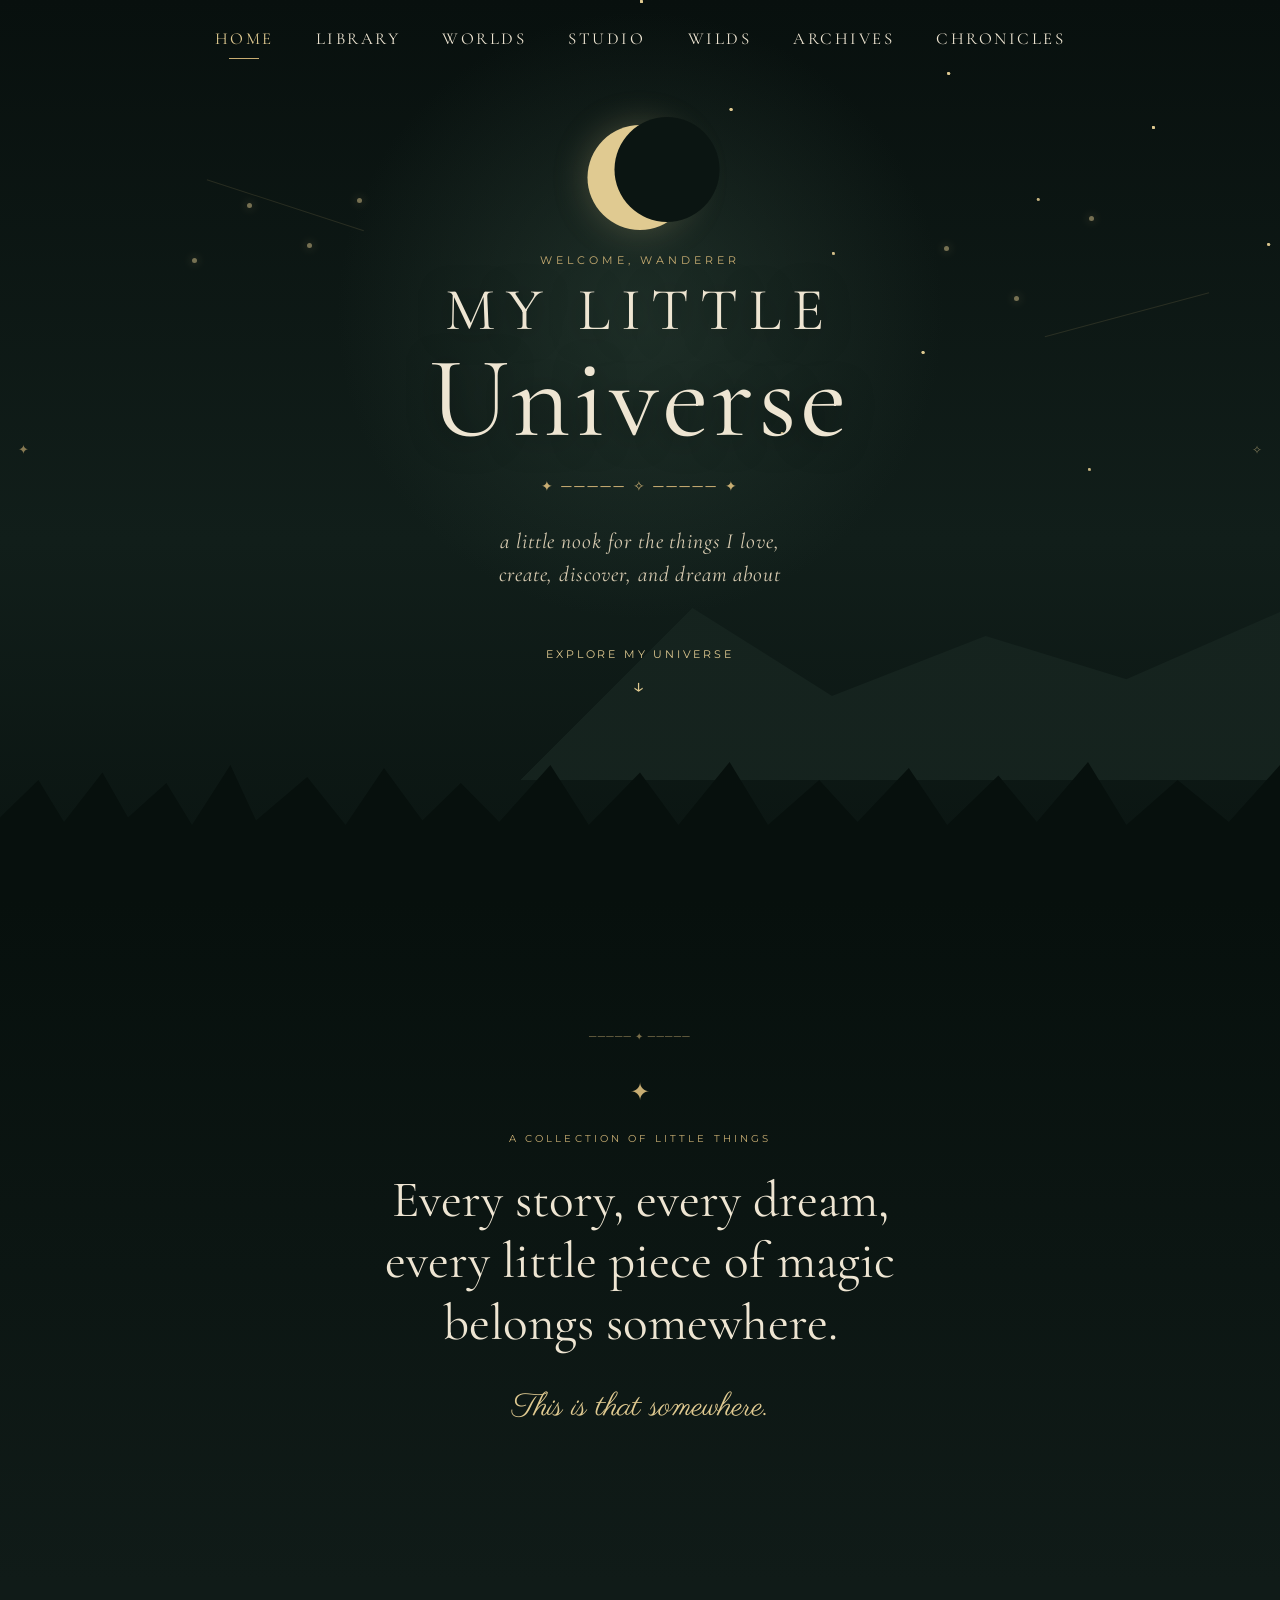
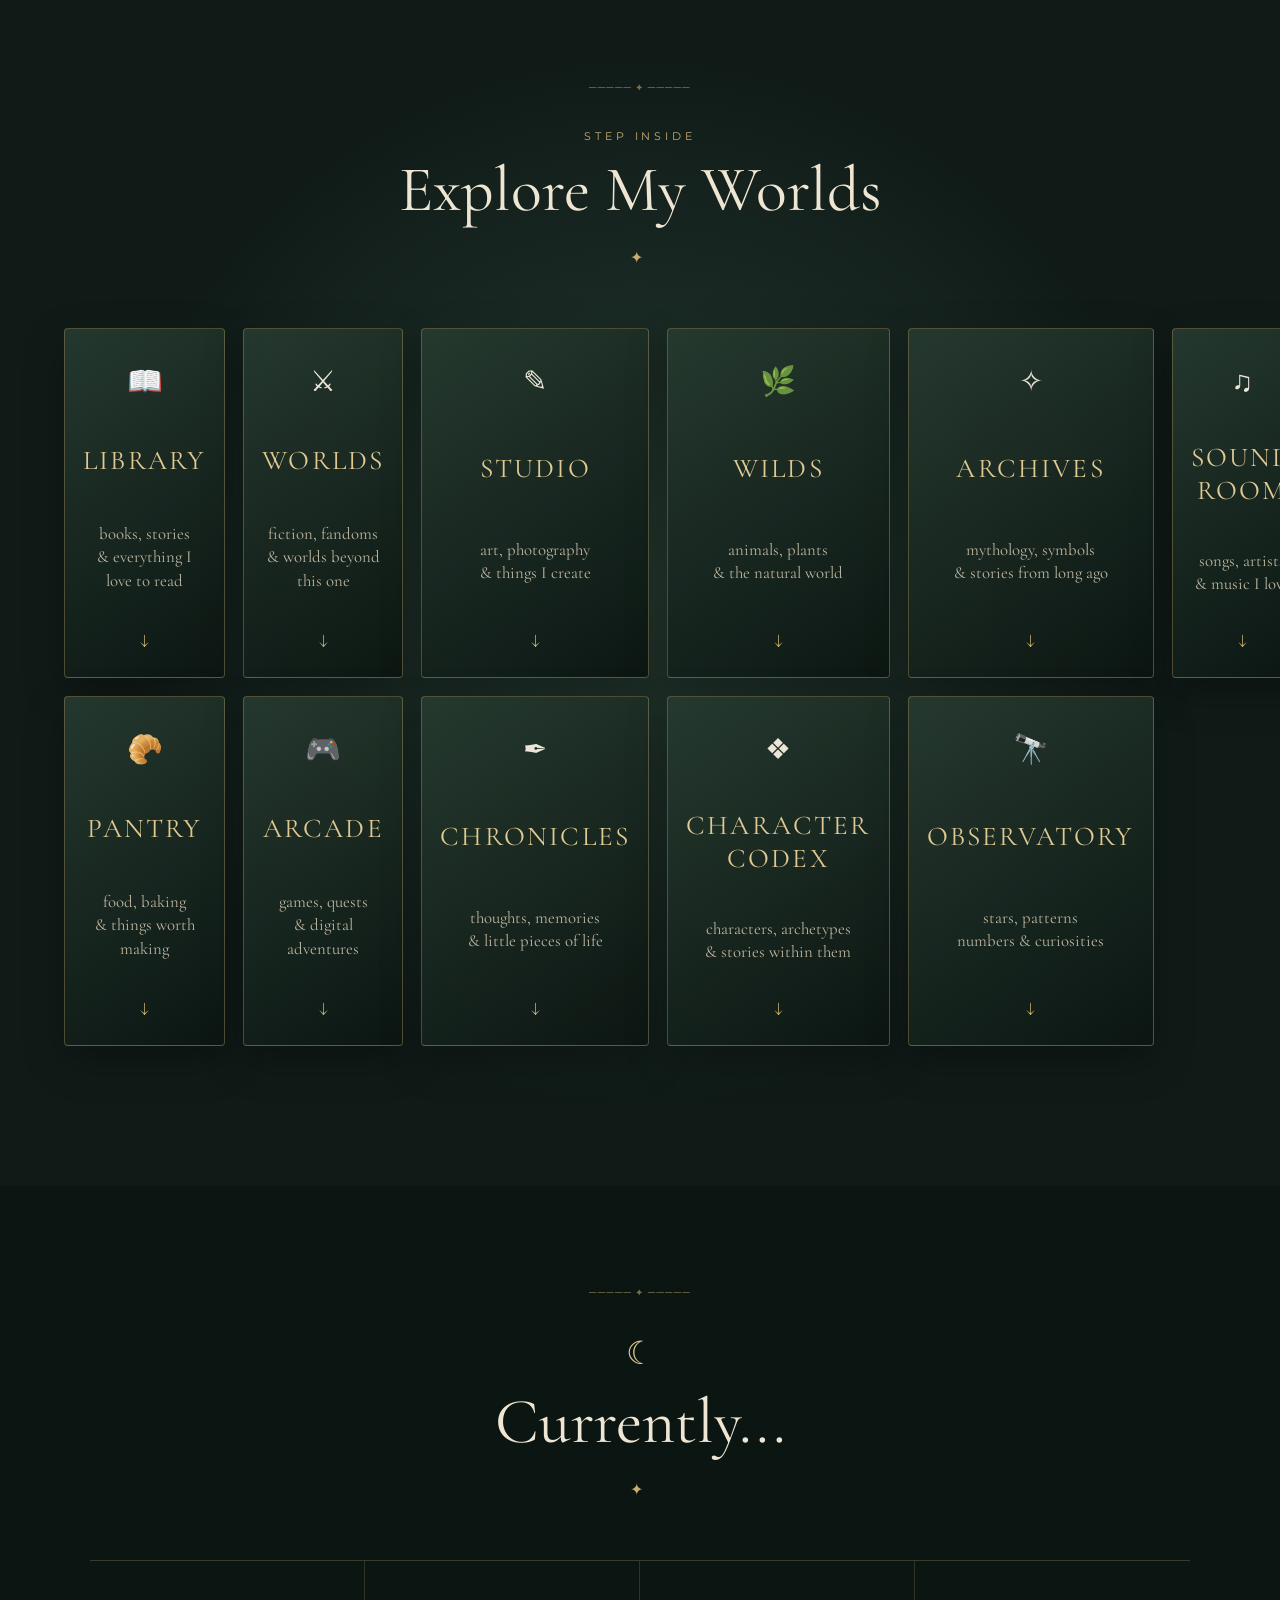
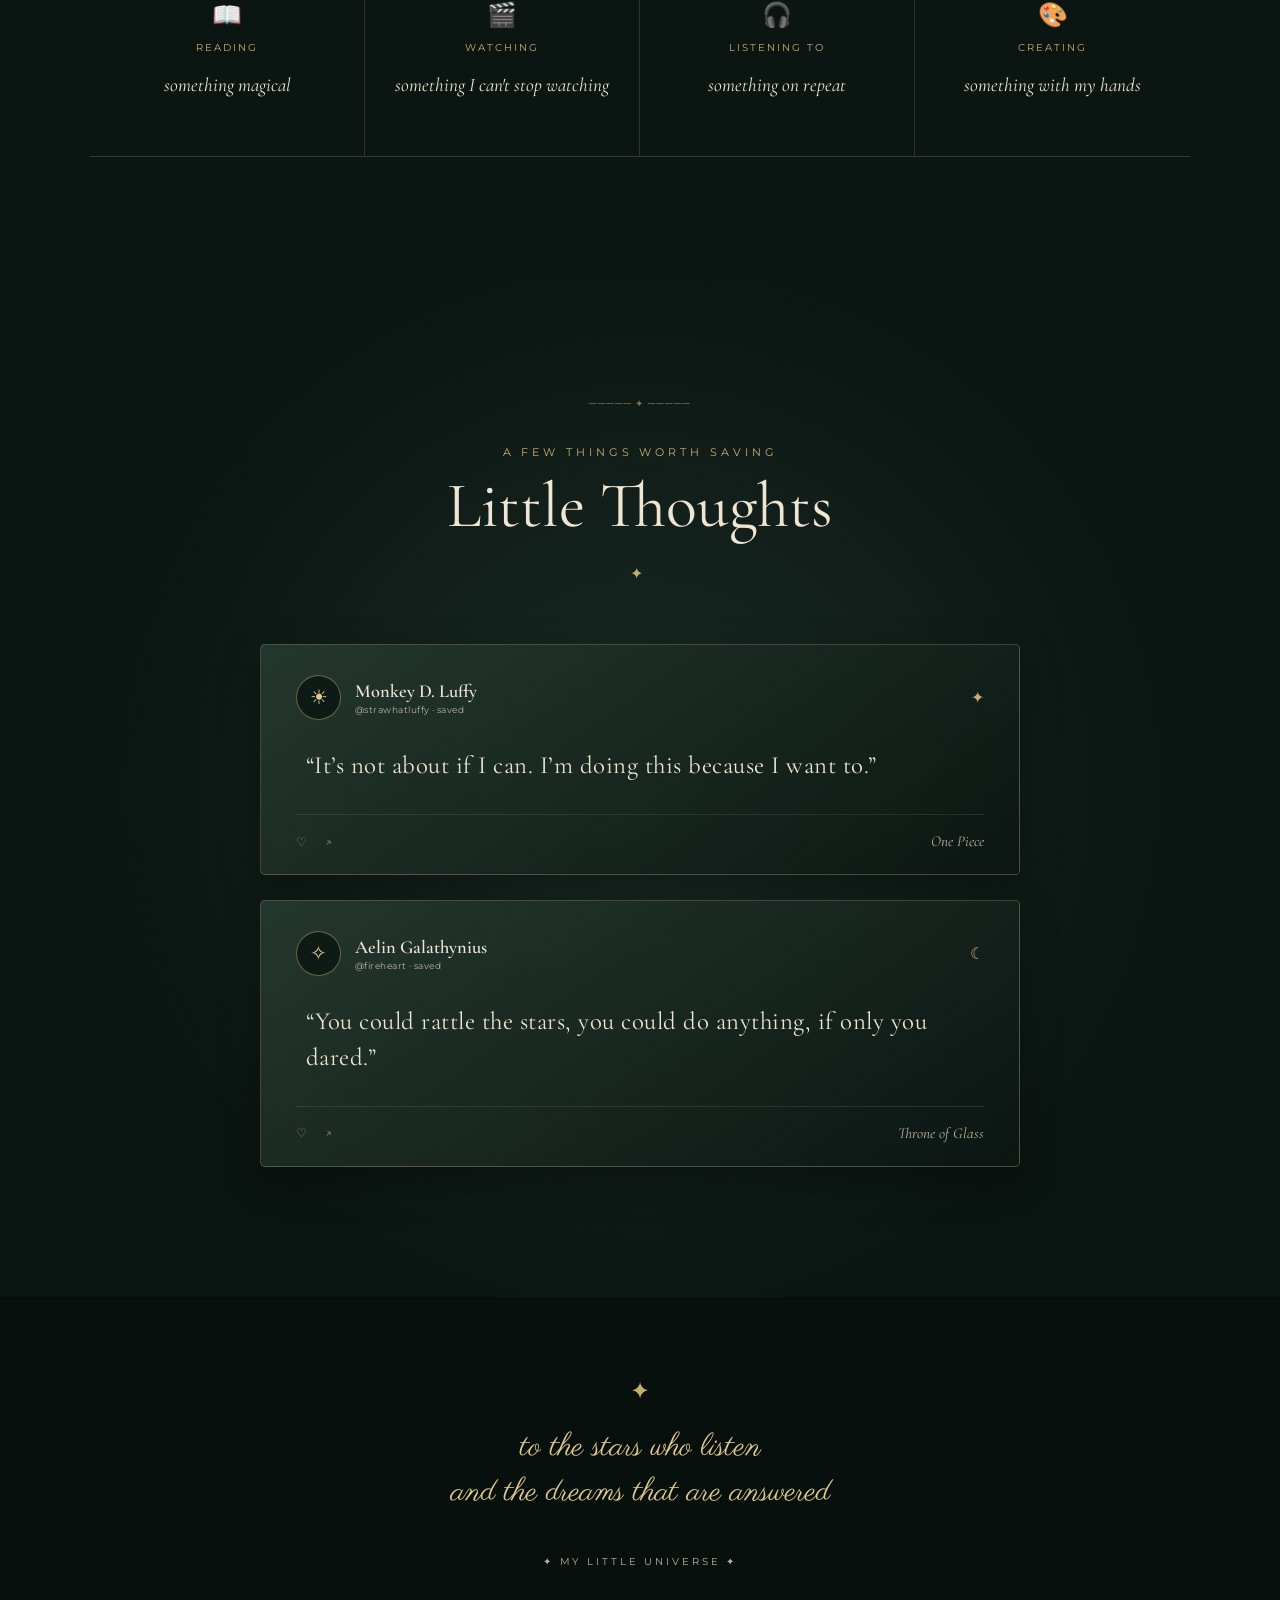
==== commit 4c105db4: "Update index.html" ====
--- a/index.html
+++ b/index.html
@@ -31,7 +31,7 @@
             <a href="#studio" class="nav-link">Studio</a>
             <a href="#wilds" class="nav-link">Wilds</a>
             <a href="#archives" class="nav-link">Archives</a>
-            <a href="#journal" class="nav-link">Journal</a>
+            <a href="#chronicles" class="nav-link">Chronicles</a>
 
         </nav>
 
@@ -53,16 +53,20 @@
             <div class="stars stars-three"></div>
 
             <div class="constellation constellation-one">
+
                 <span></span>
                 <span></span>
                 <span></span>
                 <span></span>
+
             </div>
 
             <div class="constellation constellation-two">
+
                 <span></span>
                 <span></span>
                 <span></span>
+
             </div>
 
 
@@ -155,7 +159,9 @@
             <div class="world-grid">
 
 
-                <!-- LIBRARY -->
+                <!-- =================================
+                     LIBRARY
+                     ================================= -->
 
                 <a href="#library" class="world-card">
 
@@ -165,15 +171,17 @@
 
                     <p>
                         books, stories<br>
-                        & everything in between
-                    </p>
-
-                    <span class="card-arrow">↓</span>
-
-                </a>
-
-
-                <!-- WORLDS -->
+                        & everything I love to read
+                    </p>
+
+                    <span class="card-arrow">↓</span>
+
+                </a>
+
+
+                <!-- =================================
+                     WORLDS
+                     ================================= -->
 
                 <a href="#worlds" class="world-card">
 
@@ -183,15 +191,17 @@
 
                     <p>
                         fiction, fandoms<br>
-                        & characters I love
-                    </p>
-
-                    <span class="card-arrow">↓</span>
-
-                </a>
-
-
-                <!-- STUDIO -->
+                        & worlds beyond this one
+                    </p>
+
+                    <span class="card-arrow">↓</span>
+
+                </a>
+
+
+                <!-- =================================
+                     STUDIO
+                     ================================= -->
 
                 <a href="#studio" class="world-card">
 
@@ -200,16 +210,18 @@
                     <h3>Studio</h3>
 
                     <p>
-                        art, creativity<br>
-                        & things I make
-                    </p>
-
-                    <span class="card-arrow">↓</span>
-
-                </a>
-
-
-                <!-- WILDS -->
+                        art, photography<br>
+                        & things I create
+                    </p>
+
+                    <span class="card-arrow">↓</span>
+
+                </a>
+
+
+                <!-- =================================
+                     WILDS
+                     ================================= -->
 
                 <a href="#wilds" class="world-card">
 
@@ -218,16 +230,18 @@
                     <h3>Wilds</h3>
 
                     <p>
-                        nature, animals,<br>
-                        plants & the stars
-                    </p>
-
-                    <span class="card-arrow">↓</span>
-
-                </a>
-
-
-                <!-- ARCHIVES -->
+                        animals, plants<br>
+                        & the natural world
+                    </p>
+
+                    <span class="card-arrow">↓</span>
+
+                </a>
+
+
+                <!-- =================================
+                     ARCHIVES
+                     ================================= -->
 
                 <a href="#archives" class="world-card">
 
@@ -237,30 +251,133 @@
 
                     <p>
                         mythology, symbols<br>
-                        & old stories
-                    </p>
-
-                    <span class="card-arrow">↓</span>
-
-                </a>
-
-
-                <!-- JOURNAL -->
-
-                <a href="#journal" class="world-card">
+                        & stories from long ago
+                    </p>
+
+                    <span class="card-arrow">↓</span>
+
+                </a>
+
+
+                <!-- =================================
+                     SOUND ROOM
+                     ================================= -->
+
+                <a href="#sound-room" class="world-card">
+
+                    <div class="card-icon">♫</div>
+
+                    <h3>Sound Room</h3>
+
+                    <p>
+                        songs, artists<br>
+                        & music I love
+                    </p>
+
+                    <span class="card-arrow">↓</span>
+
+                </a>
+
+
+                <!-- =================================
+                     PANTRY
+                     ================================= -->
+
+                <a href="#pantry" class="world-card">
+
+                    <div class="card-icon">🥐</div>
+
+                    <h3>Pantry</h3>
+
+                    <p>
+                        food, baking<br>
+                        & things worth making
+                    </p>
+
+                    <span class="card-arrow">↓</span>
+
+                </a>
+
+
+                <!-- =================================
+                     ARCADE
+                     ================================= -->
+
+                <a href="#arcade" class="world-card">
+
+                    <div class="card-icon">🎮</div>
+
+                    <h3>Arcade</h3>
+
+                    <p>
+                        games, quests<br>
+                        & digital adventures
+                    </p>
+
+                    <span class="card-arrow">↓</span>
+
+                </a>
+
+
+                <!-- =================================
+                     CHRONICLES
+                     ================================= -->
+
+                <a href="#chronicles" class="world-card">
 
                     <div class="card-icon">✒</div>
 
-                    <h3>Journal</h3>
-
-                    <p>
-                        thoughts, reflections<br>
-                        & little notes
-                    </p>
-
-                    <span class="card-arrow">↓</span>
-
-                </a>
+                    <h3>Chronicles</h3>
+
+                    <p>
+                        thoughts, memories<br>
+                        & little pieces of life
+                    </p>
+
+                    <span class="card-arrow">↓</span>
+
+                </a>
+
+
+                <!-- =================================
+                     CHARACTER CODEX
+                     ================================= -->
+
+                <a href="#character-codex" class="world-card">
+
+                    <div class="card-icon">❖</div>
+
+                    <h3>Character Codex</h3>
+
+                    <p>
+                        characters, archetypes<br>
+                        & stories within them
+                    </p>
+
+                    <span class="card-arrow">↓</span>
+
+                </a>
+
+
+                <!-- =================================
+                     OBSERVATORY
+                     ================================= -->
+
+                <a href="#observatory" class="world-card">
+
+                    <div class="card-icon">🔭</div>
+
+                    <h3>Observatory</h3>
+
+                    <p>
+                        stars, patterns<br>
+                        numbers & curiosities
+                    </p>
+
+                    <span class="card-arrow">↓</span>
+
+                </a>
+
 
             </div>
 
@@ -291,7 +408,9 @@
 
                     <span class="currently-icon">📖</span>
 
-                    <p class="currently-label">Reading</p>
+                    <p class="currently-label">
+                        Reading
+                    </p>
 
                     <p class="currently-content">
                         something magical
@@ -304,7 +423,9 @@
 
                     <span class="currently-icon">🎬</span>
 
-                    <p class="currently-label">Watching</p>
+                    <p class="currently-label">
+                        Watching
+                    </p>
 
                     <p class="currently-content">
                         something I can't stop watching
@@ -317,7 +438,9 @@
 
                     <span class="currently-icon">🎧</span>
 
-                    <p class="currently-label">Listening To</p>
+                    <p class="currently-label">
+                        Listening To
+                    </p>
 
                     <p class="currently-content">
                         something on repeat
@@ -330,7 +453,9 @@
 
                     <span class="currently-icon">🎨</span>
 
-                    <p class="currently-label">Creating</p>
+                    <p class="currently-label">
+                        Creating
+                    </p>
 
                     <p class="currently-content">
                         something with my hands
@@ -338,9 +463,10 @@
 
                 </div>
 
-            </div>
-
-                </section>
+
+            </div>
+
+        </section>
 
 
         <!-- =========================================
@@ -351,7 +477,9 @@
 
             <div class="section-heading">
 
-                <p class="eyebrow">A FEW THINGS WORTH SAVING</p>
+                <p class="eyebrow">
+                    A FEW THINGS WORTH SAVING
+                </p>
 
                 <h2>Little Thoughts</h2>
 
@@ -369,17 +497,25 @@
 
                     <div class="tweet-header">
 
-                        <div class="tweet-avatar">☀</div>
+                        <div class="tweet-avatar">
+                            ☀
+                        </div>
 
                         <div class="tweet-user">
 
-                            <strong>Monkey D. Luffy</strong>
-
-                            <span>@strawhatluffy · saved</span>
+                            <strong>
+                                Monkey D. Luffy
+                            </strong>
+
+                            <span>
+                                @strawhatluffy · saved
+                            </span>
 
                         </div>
 
-                        <div class="tweet-mark">✦</div>
+                        <div class="tweet-mark">
+                            ✦
+                        </div>
 
                     </div>
 
@@ -395,31 +531,40 @@
                         <span>♡</span>
                         <span>↗</span>
 
-                        <em>One Piece</em>
+                        <em>
+                            One Piece
+                        </em>
 
                     </div>
 
                 </article>
 
 
-
                 <!-- AELIN -->
 
                 <article class="tweet-card">
 
                     <div class="tweet-header">
 
-                        <div class="tweet-avatar">✧</div>
+                        <div class="tweet-avatar">
+                            ✧
+                        </div>
 
                         <div class="tweet-user">
 
-                            <strong>Aelin Galathynius</strong>
-
-                            <span>@fireheart · saved</span>
+                            <strong>
+                                Aelin Galathynius
+                            </strong>
+
+                            <span>
+                                @fireheart · saved
+                            </span>
 
                         </div>
 
-                        <div class="tweet-mark">☾</div>
+                        <div class="tweet-mark">
+                            ☾
+                        </div>
 
                     </div>
 
@@ -436,7 +581,9 @@
                         <span>♡</span>
                         <span>↗</span>
 
-                        <em>Throne of Glass</em>
+                        <em>
+                            Throne of Glass
+                        </em>
 
                     </div>
 
@@ -454,7 +601,9 @@
 
         <footer class="site-footer">
 
-            <div class="footer-ornament">✦</div>
+            <div class="footer-ornament">
+                ✦
+            </div>
 
             <p class="footer-script">
                 to the stars who listen<br>
--- a/style.css
+++ b/style.css
@@ -1632,3 +1632,124 @@
     }
 
 }
+/* ==================================================
+   GLOBAL CELESTIAL PAGE ACCENTS
+   ================================================== */
+
+body {
+    position: relative;
+}
+
+
+/* LEFT SIDE ACCENT */
+
+body::before {
+
+    content: "✦";
+
+    position: fixed;
+
+    left: 18px;
+    top: 50%;
+
+    transform: translateY(-50%);
+
+    color: var(--gold);
+
+    font-size: 0.8rem;
+
+    opacity: 0.65;
+
+    z-index: 20;
+
+    pointer-events: none;
+
+}
+
+
+/* RIGHT SIDE ACCENT */
+
+body::after {
+
+    content: "✧";
+
+    position: fixed;
+
+    right: 18px;
+    top: 50%;
+
+    transform: translateY(-50%);
+
+    color: var(--gold-light);
+
+    font-size: 0.75rem;
+
+    opacity: 0.55;
+
+    z-index: 20;
+
+    pointer-events: none;
+
+}
+
+
+/* ==================================================
+   DECORATIVE SECTION ACCENTS
+   ================================================== */
+
+.introduction::before,
+.worlds-section::before,
+.currently-section::before,
+.thoughts-section::before {
+
+    content: "───── ✦ ─────";
+
+    display: block;
+
+    margin: 0 auto 35px;
+
+    width: fit-content;
+
+    color: var(--gold);
+
+    font-size: 0.65rem;
+
+    letter-spacing: 0.12em;
+
+    opacity: 0.6;
+
+}
+
+
+/* ==================================================
+   MOBILE
+   ================================================== */
+
+@media (max-width: 700px) {
+
+    body::before {
+
+        left: 7px;
+
+    }
+
+
+    body::after {
+
+        right: 7px;
+
+    }
+
+
+    .introduction::before,
+    .worlds-section::before,
+    .currently-section::before,
+    .thoughts-section::before {
+
+        margin-bottom: 25px;
+
+        font-size: 0.55rem;
+
+    }
+
+}
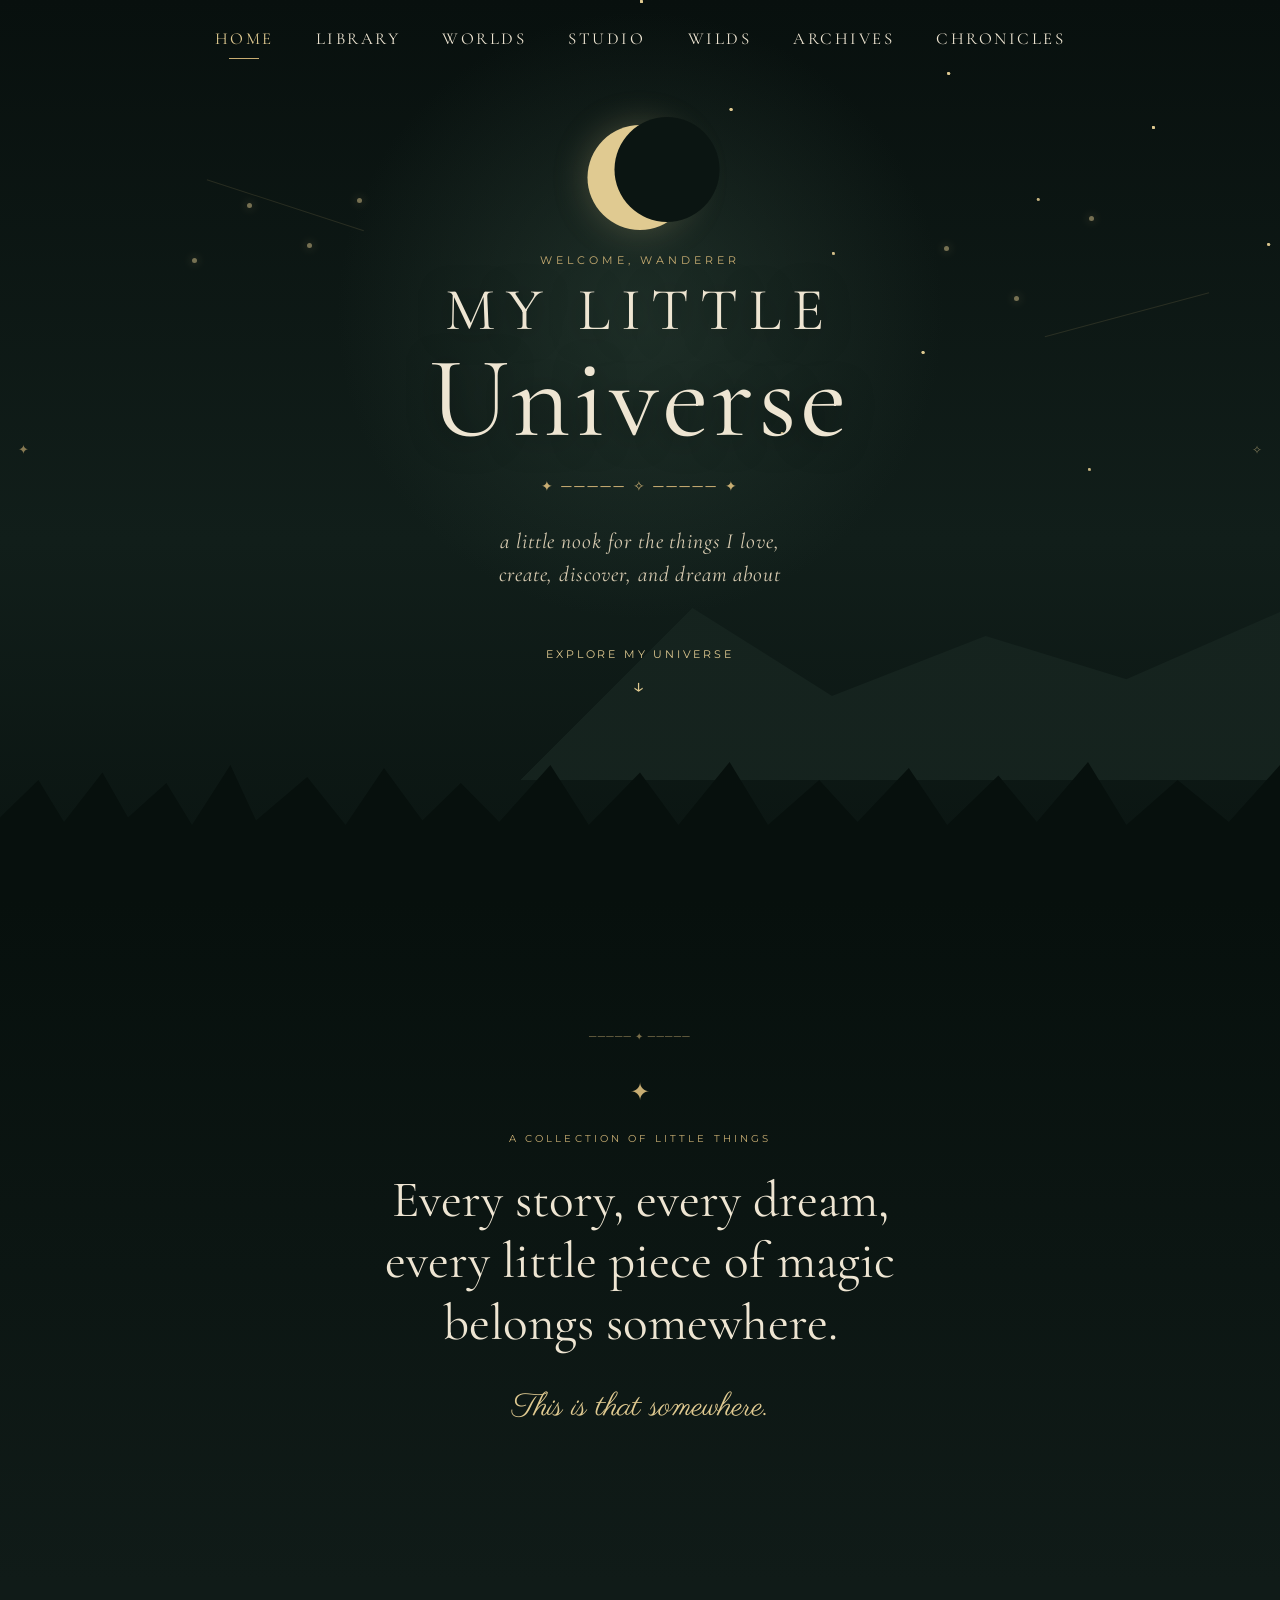
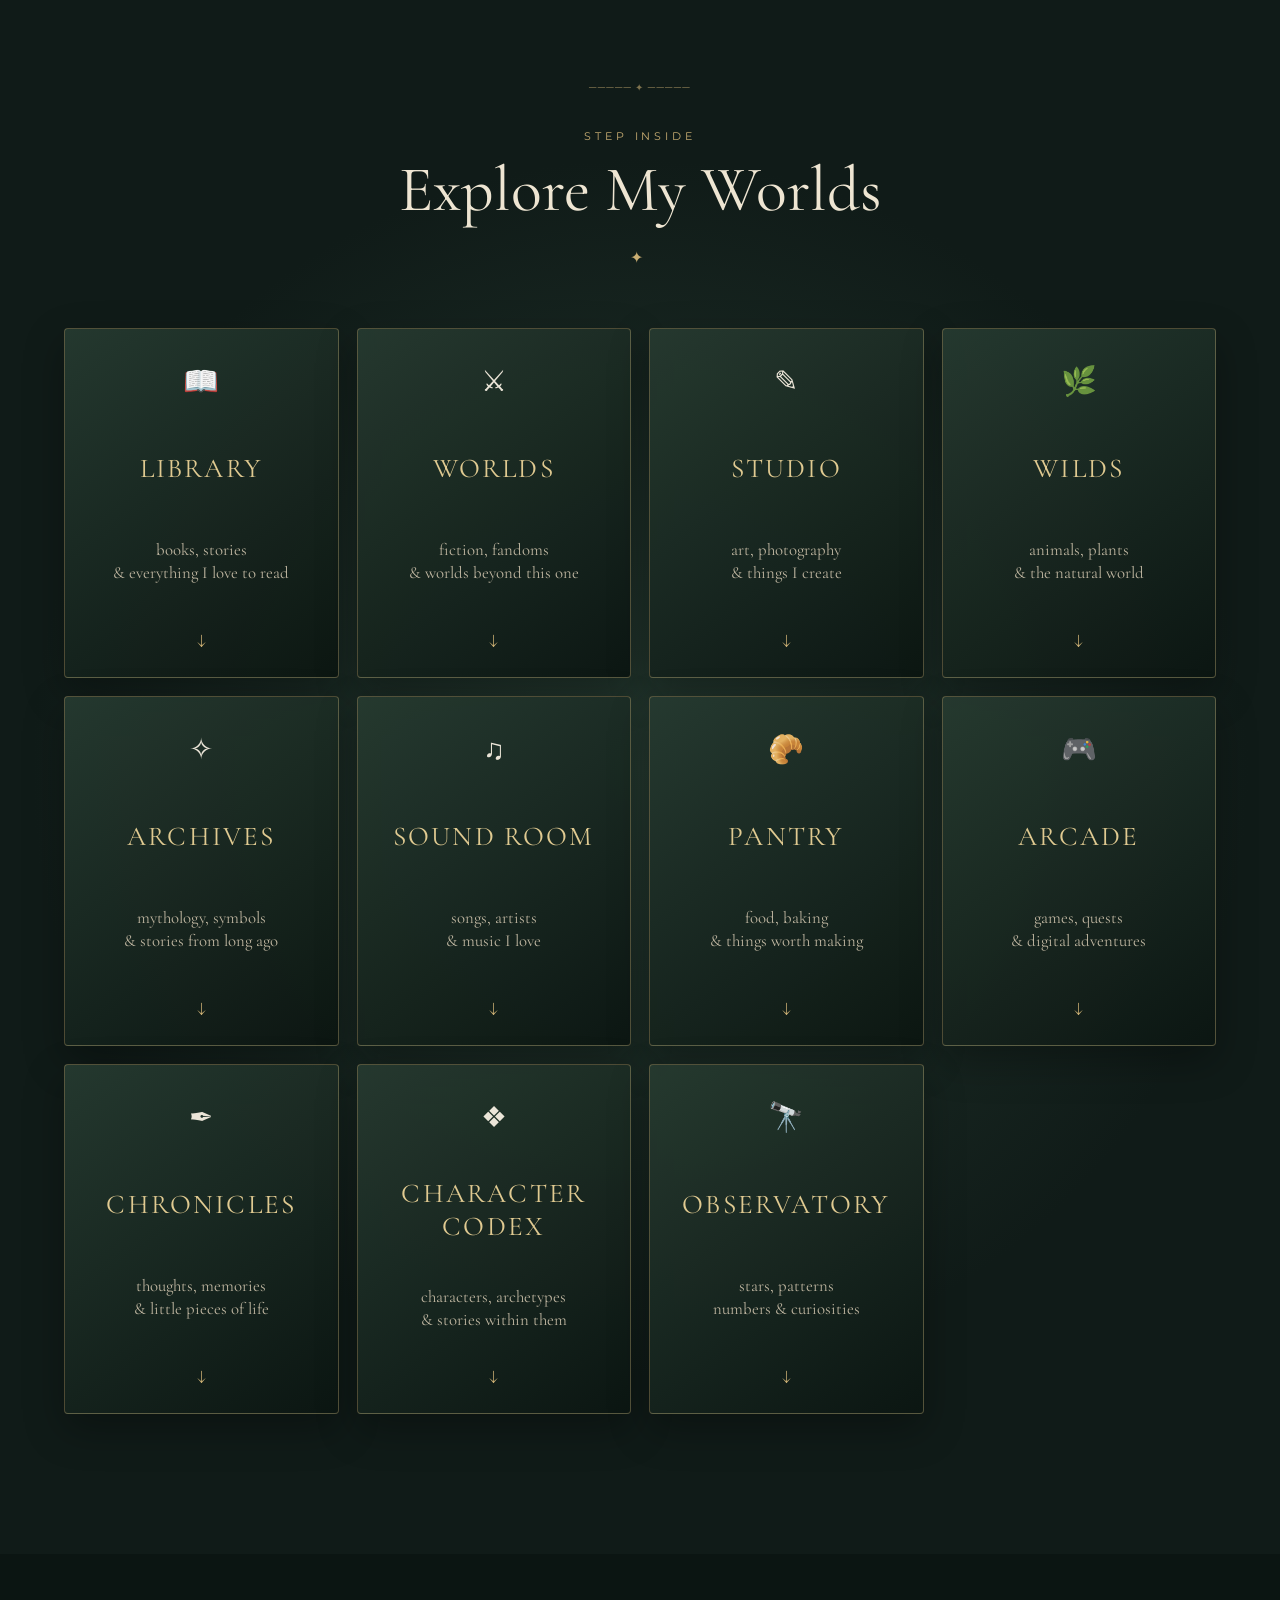
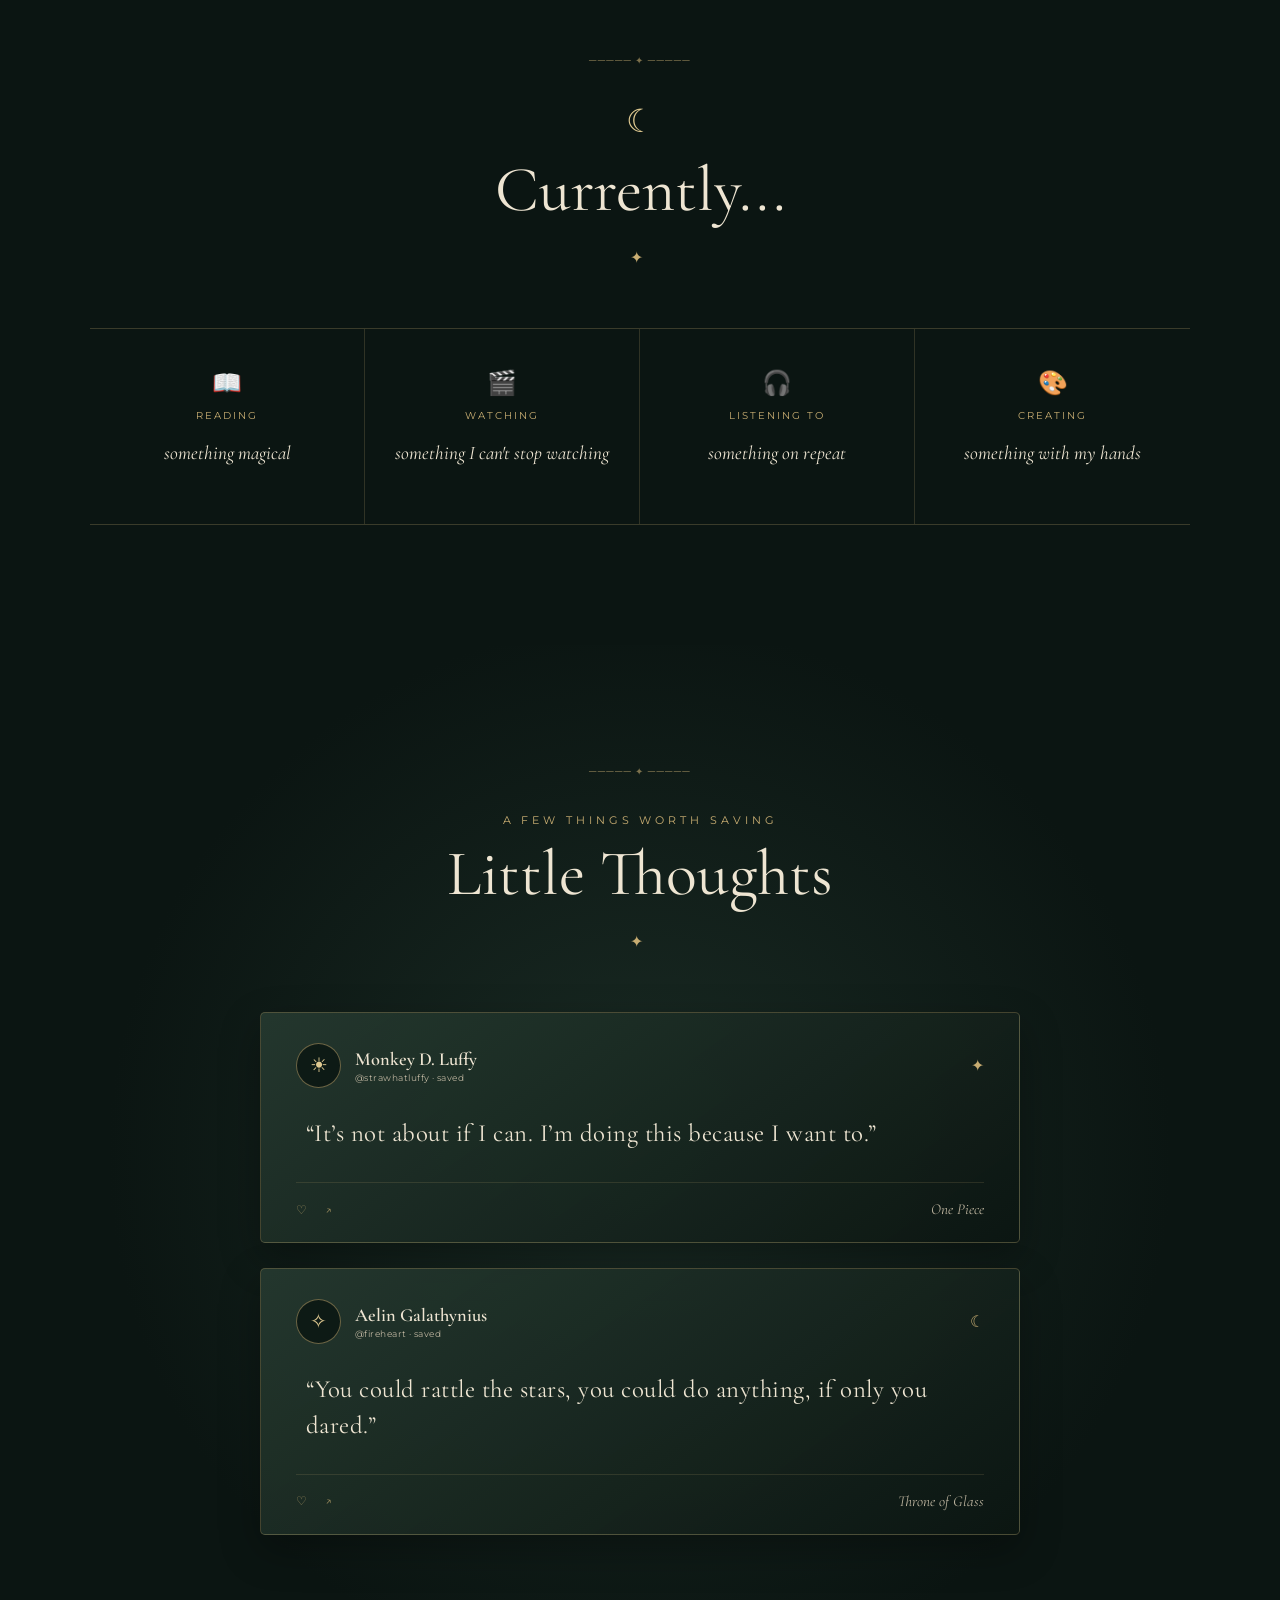
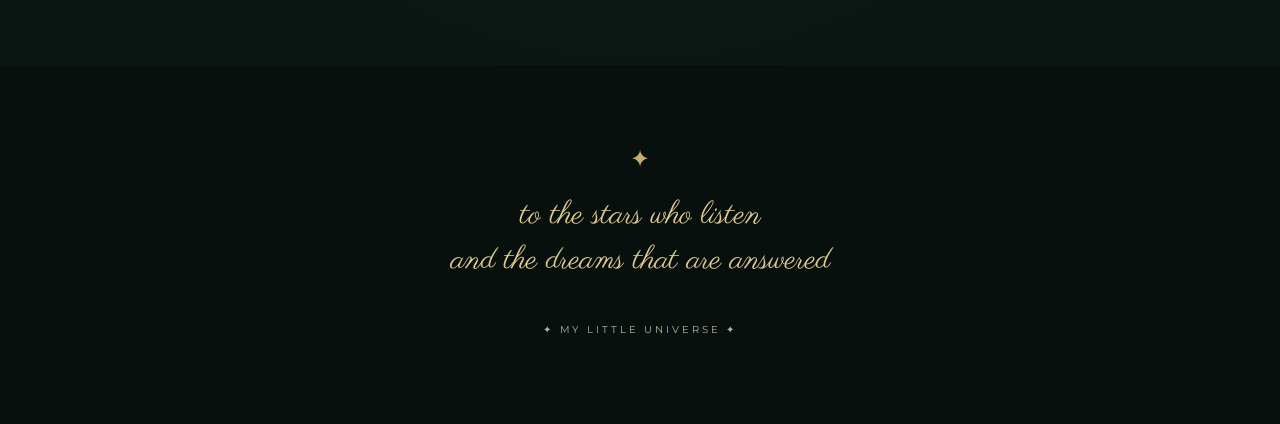
==== commit f5e083fc: "Update library link to point to library.html" ====
--- a/index.html
+++ b/index.html
@@ -163,7 +163,7 @@
                      LIBRARY
                      ================================= -->
 
-                <a href="#library" class="world-card">
+                <a href="library/library.html" class="world-card">
 
                     <div class="card-icon">📖</div>
 
--- a/style.css
+++ b/style.css
@@ -851,8 +851,10 @@
 
     display: grid;
 
+    /* 11 worlds = 4 + 4 + 3 */
+
     grid-template-columns:
-        repeat(6, 1fr);
+        repeat(4, 1fr);
 
     gap: 18px;
 
@@ -1340,6 +1342,8 @@
     }
 
 }
+
+
 /* ==================================================
    LITTLE THOUGHTS / TWEETS
    ================================================== */
@@ -1632,12 +1636,16 @@
     }
 
 }
+
+
 /* ==================================================
    GLOBAL CELESTIAL PAGE ACCENTS
    ================================================== */
 
 body {
+
     position: relative;
+
 }
 
 
